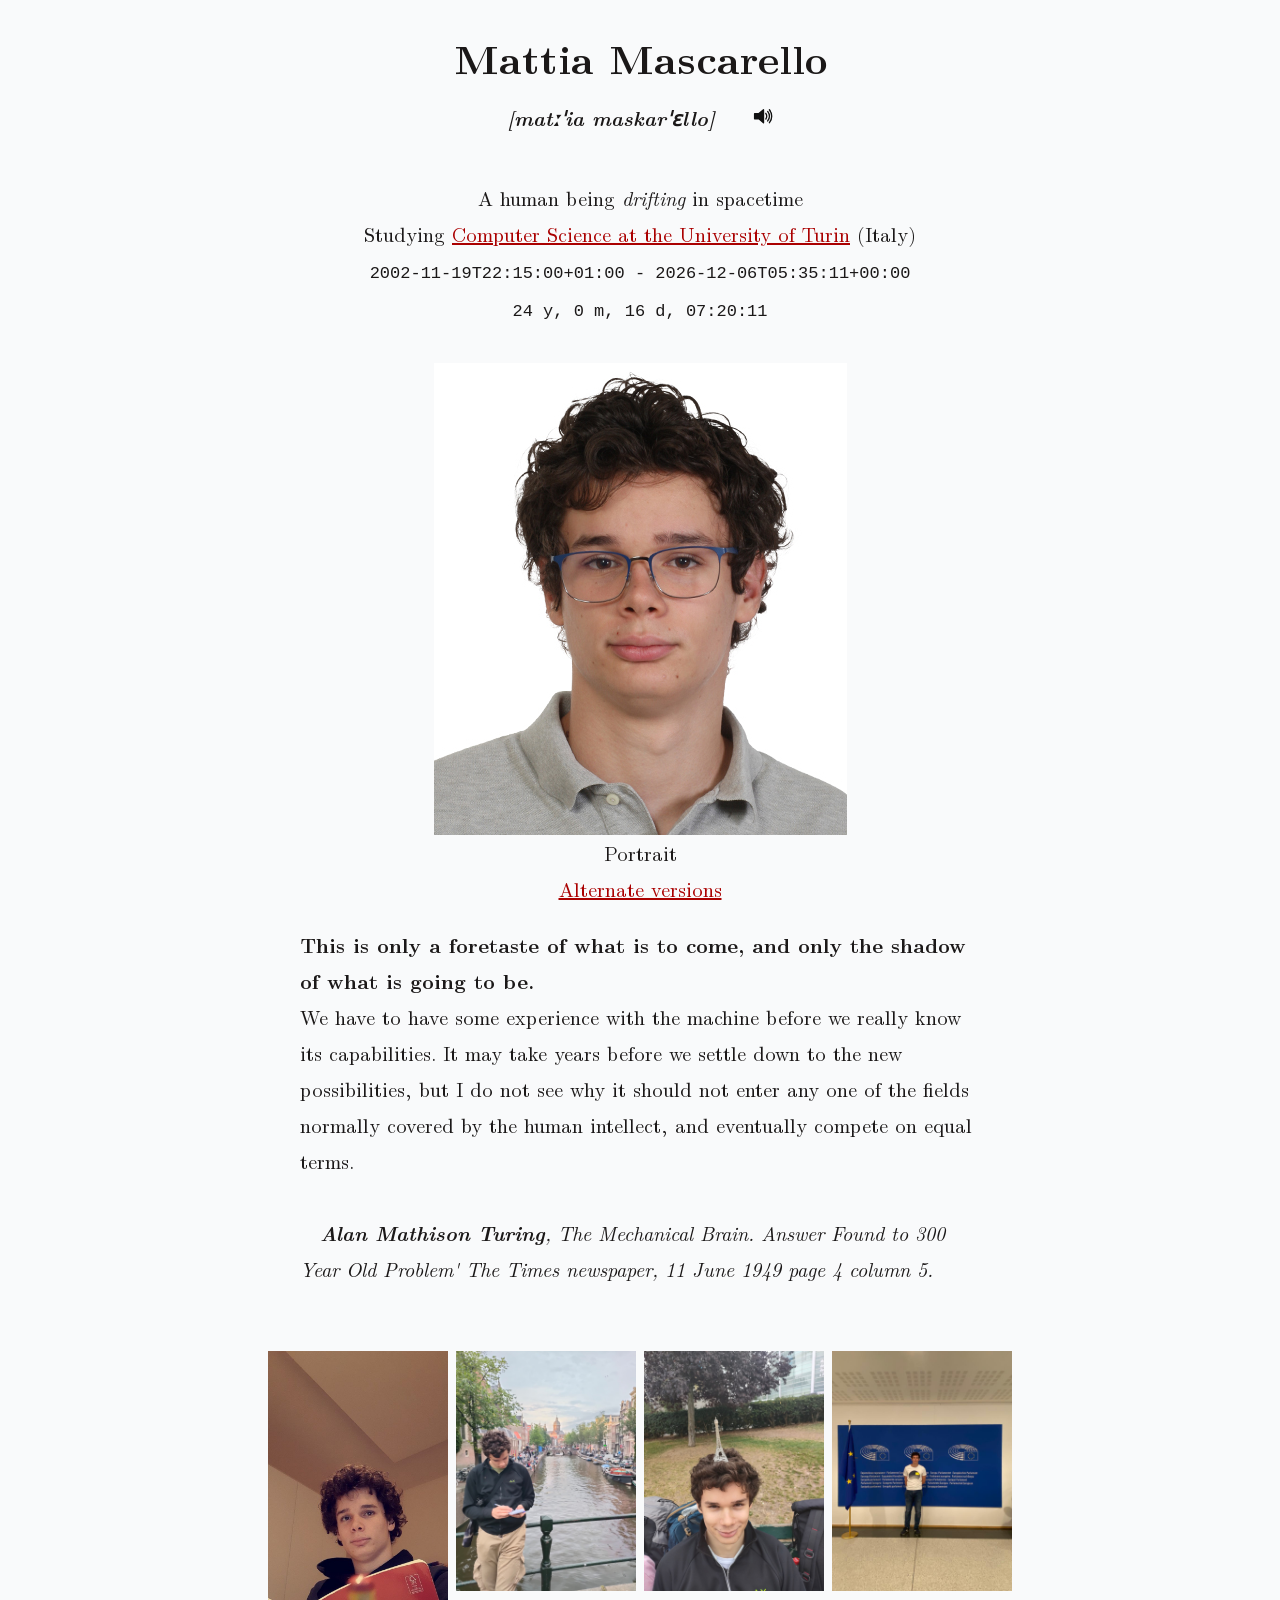
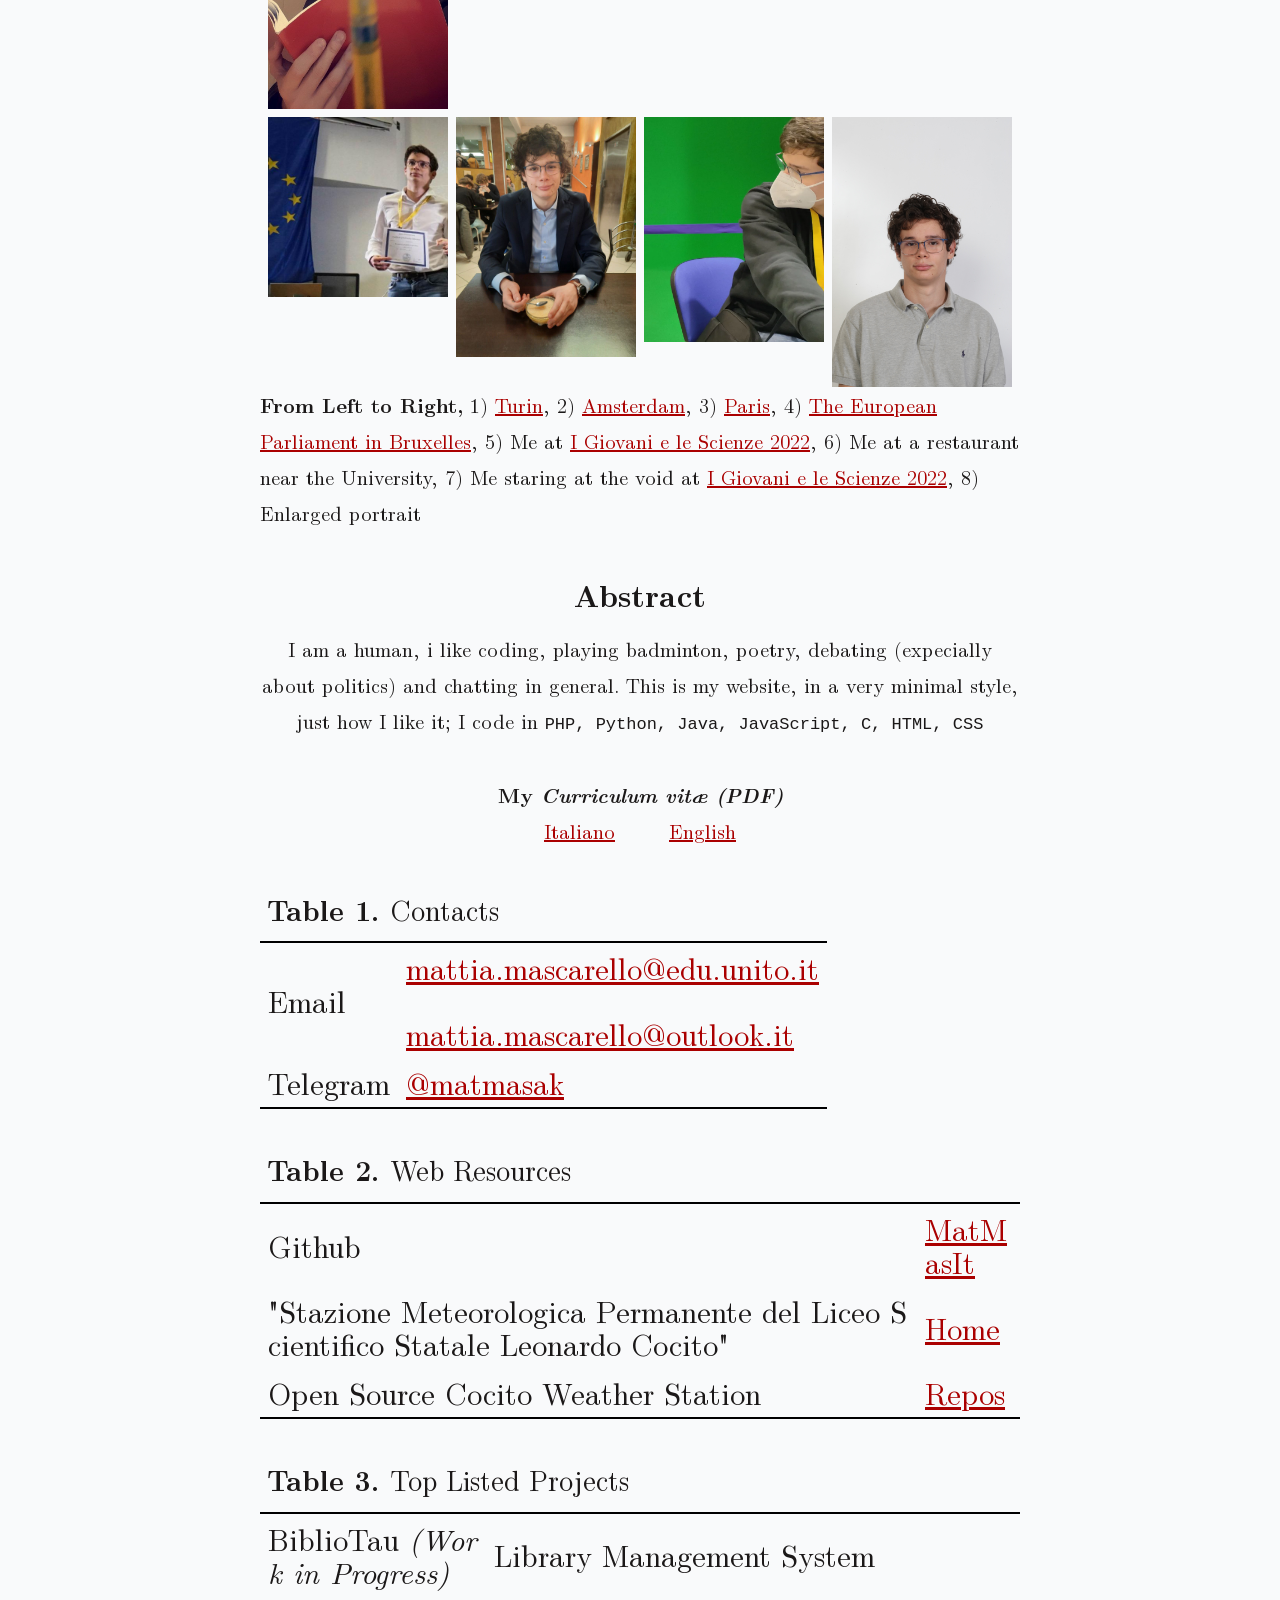
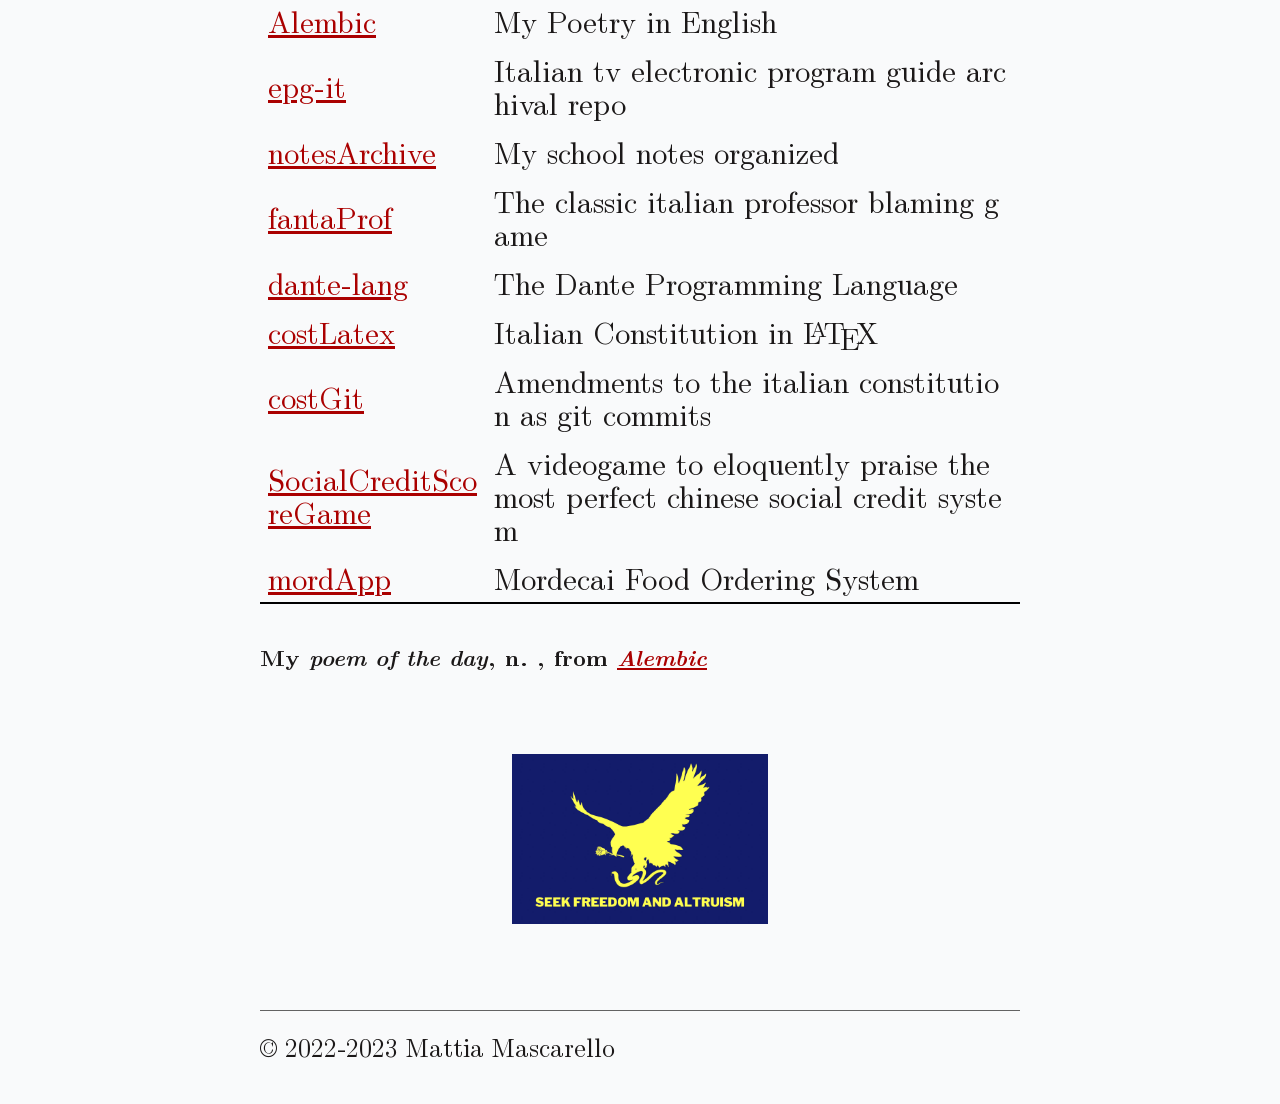
==== index.html @ 55502126 "Added pronunciation, minor stray tag fixes" ====
<!DOCTYPE html>
<html>

<head>
   <meta charset="utf-8">
   <link rel="stylesheet" href="latex.css">
   <link rel="stylesheet" href="style.css">
   <title>Mattia Mascarello</title>
   <meta name="google-site-verification" content="DibIHTYcO0f2RAdscthaJh1g_-TNwN0vu6j25GT93kg" />
   <meta name="viewport" content="width=device-width, initial-scale=1.0" />
   <meta name="description" content="Mattia Mascarello's personal website" />
   <meta name="keywords" content="Mattia Mascarello, Liceo Cocito, Mordapp" />
   <meta property="og:title" content="Mattia Mascarello" />
   <meta property="og:url" content="https://matmasit.github.io/images" />
   <meta property="og:description" content="Mattia Mascarello's personal website" />
   <meta property="og:type" content="website" />
   <meta property="og:image" content="https://matmasit.github.io/images/portrait.jpg" />
   <script type="application/ld+json">
      {
        "@context": "https://schema.org/",
        "@type": "Person",
        "name": "Mattia Mascarello",
        "url": "https://matmasit.github.io",
        "image": "https://matmasit.github.io/images/portrait.jpg",
        "sameAs": "https://github.com/MatMasIt/",
        "jobTitle": "Student",
        "worksFor": {
          "@type": "Organization",
          "name": "Computer Science Department - University of turin"
        }  
      }
      </script>
   <!-- Google tag (gtag.js) -->
   <script async src="https://www.googletagmanager.com/gtag/js?id=G-6WNMM3QFPW"></script>
   <link rel="apple-touch-icon" sizes="180x180" href="fav/apple-touch-icon.png">
   <link rel="icon" type="image/png" sizes="32x32" href="fav/favicon-32x32.png">
   <link rel="icon" type="image/png" sizes="16x16" href="fav/favicon-16x16.png">
   <link rel="manifest" href="fav/site.webmanifest">
   <script>
      window.dataLayer = window.dataLayer || [];
      function gtag() { dataLayer.push(arguments); }
      gtag('js', new Date());

      gtag('config', 'G-6WNMM3QFPW');
   </script>
</head>

<body>
   <header>
      <h1>
         <span id="mattia" class="container"><span class="typed-out">Mattia</span></span> <span id="mascarello">Mascarello</span>
         <br />
         <div id="pronouceBox">
            <i style="font-size: 20px;">[matːˈia maskarˈɛllo]</i> &nbsp;<a href="#" id="pronounce"><img
                  src="icons/loudspeaker.svg" alt="Listen to my name" /></a>
         </div>
      </h1>
   </header>
   <div class="abstract">
      <p>
         A human being <em>drifting</em> in spacetime<br />
         Studying <a href="https://www.cs.unito.it/do/home.pl">Computer Science at the University of Turin</a>
         (Italy)<br />
         <code id="living"></code>
      <div class="happyEuDay">
         <br />
         <h2>Happy <a href="https://european-union.europa.eu/principles-countries-history/symbols/europe-day_en">Europe
               Day</a>!</h2>
      </div>
      <div class="happyRepublicDay">
         <br /><br />
         <h2>Buona <a href="https://en.wikipedia.org/wiki/Festa_della_Repubblica"><i>Festa della repubblica</i></a>!
         </h2>
      </div>
      <div class="happyXMAS">
         <br />
         <h2>Merry Christmas!</h2>
      </div>
      <div class="happyNATODay">
         <br />
         <h2>Happy <a href="https://en.wikipedia.org/wiki/NATO_Day">NATO Day</a>!</h2>
      </div>
      </p>
   </div>
   <figure>
      <a href="images/portrait.jpg" id="portraitLink"><img src="images/portrait.jpg" id="portrait" loading="lazy"
            alt="I Giovani e Le Scienze 2022" style="margin:auto" /></a>
      <figcaption style="text-align: center;">
         Portrait <br /><a href="alternatePortraitVersions/">Alternate versions</a>
      </figcaption>
   </figure>
   <blockquote>
      <b>This is only a foretaste of what is to come, and only the shadow of what is going to be.</b><br />We have to
      have some experience with the machine before we really know its capabilities. It may take years before we settle
      down to the new possibilities, but I do not see why it should not enter any one of the fields normally covered by
      the human intellect, and eventually compete on equal terms.
      <br /><br /><cite>&nbsp;&nbsp;<b>Alan Mathison Turing</b>, The Mechanical Brain. Answer Found to 300 Year Old
         Problem' The Times newspaper, 11 June 1949 page 4 column 5.</cite>
   </blockquote>
   <br />
   <figure>
      <div class="row">
         <div class="column">
            <a href="images/turin.jpg" target="_blank"><img src="images/turin.jpg" loading="lazy"
                  alt="Me in Turin" /></a>
         </div>
         <div class="column">
            <a href="images/amsterdam.jpg" target="_blank"> <img src="images/amsterdam.jpg" loading="lazy"
                  alt="Amsterdam" /></a>
         </div>
         <div class="column">
            <a href="images/paris.jpg" target="_blank"> <img src="images/paris.jpg" loading="lazy" alt="Paris" /></a>
         </div>
         <div class="column">
            <a href="images/ep.jpg" target="_blank"> <img src="images/ep.jpg" loading="lazy"
                  alt="The European Parliament in Bruxelles" /></a>
         </div>
         <div class="column">
            <a href="images/gs.jpg" target="_blank"> <img src="images/gs.jpg" loading="lazy"
                  alt="Ne at I Giovani e Le Scienze" /></a>
         </div>
         <div class="column">
            <a href="images/unito_self.jpg" target="_blank"> <img src="images/unito_self.jpg" loading="lazy"
                  alt="Me at a restaurant near the University" /></a>
         </div>
         <div class="column">
            <a href="images/staring.webp" target="_blank"> <img src="images/staring.webp" loading="lazy"
                  alt="Me staring at the void" /></a>
         </div>
         <div class="column">
            <a href="images/enlarged.jpg" target="_blank"> <img src="images/enlarged.jpg" loading="lazy"
                  alt="Enlarged portrait" /></a>
         </div>
      </div>
      <figcaption>
         <div id="clockwise"><b>From Top to Bottom in lines, </b></div>
         <div id="topbottom"><b>From Top to Bottom,</b></div>
         <div id="leftright"><b>From Left to Right,</b></div>
         1) <a href="ttps://en.wikipedia.org/wiki/Turin" target="_blank">Turin</a>, 2) <a
            href="https://en.wikipedia.org/wiki/Amsterdam" target="_blank">Amsterdam</a>, 3) <a
            href="https://en.wikipedia.org/wiki/Paris" target="_blank">Paris</a>, 4) <a
            href="https://en.wikipedia.org/wiki/Espace_L%C3%A9opold" target="_blank">The European Parliament in
            Bruxelles</a>, 5) Me at <a href="https://fast.mi.it/i-giovani-e-le-scienze/" target="_blank">I Giovani e le
            Scienze 2022</a>, 6) Me at a restaurant near the University,
         7) Me staring at the void at <a href="https://fast.mi.it/i-giovani-e-le-scienze/" target="_blank">I Giovani e
            le
            Scienze 2022</a>, 8) Enlarged portrait
      </figcaption>
   </figure>
   <div class="abstract">
      <h2 class="abstractTitle">Abstract</h2>
      <p>
         I am a human, i like coding, playing badminton, poetry, debating (expecially about politics) and chatting in
         general.
         This is my website, in a very minimal style, just how I like it;
         I code in <code>PHP, Python, Java, JavaScript, C, HTML, CSS</code>
      </p><br />
      <div>
         <b>My <i>Curriculum vitæ (PDF)</i></b> <br />
         <a href="docs/italian.pdf">Italiano</a> &nbsp;&nbsp;&nbsp;&nbsp;
         <a href="docs/english.pdf">English</a>
      </div>
   </div>
   <table>
      <caption>Contacts</caption>
      <tbody>
         <tr>
            <td>Email</td>
            <td><a href="mailto:mattia.mascarello@edu.unito.it">mattia.mascarello@edu.unito.it</a><br /><br /><a
                  href="mailto:mattia.mascarello@outlook.it">mattia.mascarello@outlook.it</a></td>
         </tr>
         <tr>
            <td>Telegram</td>
            <td><a href="https://t.me/matmasak">@matmasak</a></td>
         </tr>
      </tbody>
   </table>
   <br />
   <table>
      <caption>Web Resources</caption>
      <tbody>
         <tr>
            <td>Github</td>
            <td><a href="https://github.com/MatMasIt">MatMasIt</a></td>
         </tr>
         <tr>
            <td>"Stazione Meteorologica Permanente del Liceo Scientifico Statale Leonardo Cocito"</td>
            <td><a href="https://liceococito.edu.it/meteo">Home</a></td>
         </tr>
         <tr>
            <td>Open Source Cocito Weather Station</td>
            <td><a href="http://github.com/StazioneMeteoCocito/">Repos</a></td>
         </tr>
      </tbody>
   </table>

   <br />
   <table>
      <caption>Top Listed Projects</caption>
      <tbody>
         <tr>
            <td>BiblioTau <em>(Work in Progress)</em></td>
            <td>Library Management System</td>
         </tr>
         <tr>
            <td><a href="https://github.com/MatMasIt/Alembic">Alembic</a></td>
            <td>My Poetry in English</td>
         </tr>
         <tr>
            <td><a href="https://github.com/MatMasIt/epg-it">epg-it</a></td>
            <td>Italian tv electronic program guide archival repo</td>
         </tr>
         <tr>
            <td><a href="https://github.com/MatMasIt/notesArchive">notesArchive</a></td>
            <td>My school notes organized</td>
         </tr>
         <tr>
            <td><a href="https://github.com/MatMasIt/fantaProf">fantaProf</a></td>
            <td>The classic italian professor blaming game</td>
         </tr>
         <tr>
            <td><a href="https://github.com/MatMasIt/dante-lang">dante-lang</a></td>
            <td>The Dante Programming Language</td>
         </tr>
         <tr>
            <td><a href="https://github.com/MatMasIt/costLatex">costLatex</a></td>
            <td>Italian Constitution in <span class="latex">L<span>a</span>T<span>e</span>X</span></td>
         </tr>
         <tr>
            <td><a href="https://github.com/MatMasIt/costGit">costGit</a></td>
            <td>Amendments to the italian constitution as git commits</td>
         </tr>
         <tr>
            <td><a href="https://github.com/MatMasIt/SocialCreditScoreGame">SocialCreditScoreGame</a></td>
            <td>A videogame to eloquently praise the most perfect chinese social credit system</td>
         </tr>
         <tr>
            <td><a href="https://github.com/MatMasIt/mordApp">mordApp</a></td>
            <td>Mordecai Food Ordering System</td>
         </tr>
      </tbody>
   </table>
   <article>
      <h3>My <i>poem of the day</i>, n. <span id="poemn"></span>, from <a target="_blank"
            href="https://github.com/MatMasIt/Alembic"><i>Alembic</i></a></h3>
      <h2 id="poemTitle"></h2>
      <p id="poemText"></p>
   </article>
   <br />
   <img src="images/Social_Liberalism_Flag.jpg" alt="Social Liberalism, seek freedom and altruism"
      style="width:20vw; margin:auto">
   <br />
   <div class="footnotes">
      <p>
         &copy; 2022-2023 Mattia Mascarello
      </p>
   </div>
   <script src="poemOfTheDay.js"></script>
   <script src="script.js"></script>
</body>

</html>
---- latex.css ----
/*!
 * LaTeX.css (https://latex.now.sh/)
 *
 * Source: https://github.com/vincentdoerig/latex-css
 * Licensed under MIT (https://github.com/vincentdoerig/latex-css/blob/master/LICENSE)
*/

@font-face {
    font-family: 'Latin Modern';
    font-style: normal;
    font-weight: normal;
    font-display: swap;
    src: url('./fonts/LM-regular.woff2') format('woff2'),
        url('./fonts/LM-regular.woff') format('woff'),
        url('./fonts/LM-regular.ttf') format('truetype');
}

@font-face {
    font-family: 'Latin Modern';
    font-style: italic;
    font-weight: normal;
    font-display: swap;
    src: url('./fonts/LM-italic.woff2') format('woff2'),
        url('./fonts/LM-italic.woff') format('woff'),
        url('./fonts/LM-italic.ttf') format('truetype');
}

@font-face {
    font-family: 'Latin Modern';
    font-style: normal;
    font-weight: bold;
    font-display: swap;
    src: url('./fonts/LM-bold.woff2') format('woff2'),
        url('./fonts/LM-bold.woff') format('woff'),
        url('./fonts/LM-bold.ttf') format('truetype');
}

@font-face {
    font-family: 'Latin Modern';
    font-style: italic;
    font-weight: bold;
    font-display: swap;
    src: url('./fonts/LM-bold-italic.woff2') format('woff2'),
        url('./fonts/LM-bold-italic.woff') format('woff'),
        url('./fonts/LM-bold-italic.ttf') format('truetype');
}

@font-face {
    font-family: 'Libertinus';
    font-style: normal;
    font-weight: normal;
    font-display: swap;
    src: url('./fonts/Libertinus-regular.woff2') format('woff2');
}

@font-face {
    font-family: 'Libertinus';
    font-style: italic;
    font-weight: normal;
    font-display: swap;
    src: url('./fonts/Libertinus-italic.woff2') format('woff2');
}

@font-face {
    font-family: 'Libertinus';
    font-style: normal;
    font-weight: bold;
    font-display: swap;
    src: url('./fonts/Libertinus-bold.woff2') format('woff2');
}

@font-face {
    font-family: 'Libertinus';
    font-style: italic;
    font-weight: bold;
    font-display: swap;
    src: url('./fonts/Libertinus-bold-italic.woff2') format('woff2');
}

@font-face {
    font-family: 'Libertinus';
    font-style: normal;
    font-weight: 600;
    font-display: swap;
    src: url('./fonts/Libertinus-semibold.woff2') format('woff2');
}

@font-face {
    font-family: 'Libertinus';
    font-style: italic;
    font-weight: 600;
    font-display: swap;
    src: url('./fonts/Libertinus-semibold-italic.woff2') format('woff2');
}

/* Box sizing rules */
*,
*::before,
*::after {
    box-sizing: border-box;
}

/* Remove default margin */
body,
h1,
h2,
h3,
h4,
p,
ul[class],
ol[class],
li,
figure,
figcaption,
dl,
dd {
    margin: 0;
}

/* Make default font-size 1rem and add smooth scrolling to anchors */
html {
    font-size: 1rem;
}

@media (prefers-reduced-motion: no-preference) {
    html {
        scroll-behavior: smooth;
    }
}

body.libertinus {
    font-family: 'Libertinus', Georgia, Cambria, 'Times New Roman', Times, serif;
}

body {
    font-family: 'Latin Modern', Georgia, Cambria, 'Times New Roman', Times, serif;
    line-height: 1.8;

    max-width: 80ch;
    min-height: 100vh;
    overflow-x: hidden;
    margin: 0 auto;
    padding: 2rem 1.25rem;

    counter-reset: theorem;
    counter-reset: definition;
    counter-reset: sidenote-counter;

    color: hsl(0, 5%, 10%);
    background-color: hsl(210, 20%, 98%);

    text-rendering: optimizeLegibility;
}

/* Justify and hyphenate all paragraphs */
p {
    text-align: justify;
    hyphens: auto;
    -webkit-hyphens: auto;
    -moz-hyphens: auto;
    margin-top: 1rem;
}

/* A elements that don't have a class get default styles */
a:not([class]) {
    text-decoration-skip-ink: auto;
}

/* Make links red */
a,
a:visited {
    color: #a00;
}

a:focus {
    outline-offset: 2px;
    outline: 2px solid hsl(220, 90%, 52%);
}

/* Make images easier to work with */
img {
    max-width: 100%;
    height: auto;
    display: block;
}

/* Inherit fonts for inputs and buttons */
input,
button,
textarea,
select {
    font: inherit;
}

/* Prevent textarea from overflowing */
textarea {
    width: 100%;
}

/* Natural flow and rhythm in articles by default */
article>*+* {
    margin-top: 1em;
}

/* Styles for inline code or code snippets */
code,
pre,
kbd {
    font-family: Menlo, Monaco, Consolas, 'Liberation Mono', 'Courier New',
        monospace;
    font-size: 85%;
}

pre {
    padding: 1rem 1.4rem;
    max-width: 100%;
    overflow: auto;
    border-radius: 4px;
    background: hsl(210, 28%, 93%);
}

pre code {
    font-size: 95%;
    position: relative;
}

kbd {
    background: hsl(210, 5%, 100%);
    border: 1px solid hsl(210, 5%, 70%);
    border-radius: 2px;
    padding: 2px 4px;
    font-size: 75%;
}

/* Better tables */
table {
    border-collapse: collapse;
    border-spacing: 0;
    width: auto;
    max-width: 100%;
    border-top: 2.27px solid black;
    border-bottom: 2.27px solid black;
    /* display: block; */
    overflow-x: auto;
    /* does not work because element is not block */
    /* white-space: nowrap; */
    counter-increment: caption;
}

/* add bottom border on column table headings  */
table tr>th[scope='col'] {
    border-bottom: 1.36px solid black;
}

/* add right border on row table headings  */
table tr>th[scope='row'] {
    border-right: 1.36px solid black;
}

table>tbody>tr:first-child>td,
table>tbody>tr:first-child>th {
    border-top: 1.36px solid black;
}

table>tbody>tr:last-child>td,
table>tbody>tr:last-child>th {
    border-bottom: 1.36px solid black;
}

th,
td {
    text-align: left;
    padding: 0.5rem;
    line-height: 1.1;
}

/* Table caption */
caption {
    text-align: left;
    font-size: 0.923em;
    /* border-bottom: 2pt solid #000; */
    padding: 0 0.25em 0.25em;
    width: 100%;
    margin-left: 0;
}

caption::before {
    content: 'Table ' counter(caption) '. ';
    font-weight: bold;
}

/* allow scroll on the x-axis */
.scroll-wrapper {
    overflow-x: auto;
}

/* if a table is wrapped in a scroll wrapper,
    the table cells shouldn't wrap */
.scroll-wrapper>table td {
    white-space: nowrap;
}

/* Center align the title */
h1:first-child {
    text-align: center;
}

/* Nested ordered list for ToC */
nav ol {
    counter-reset: item;
    padding-left: 2rem;
}

nav li {
    display: block;
}

nav li:before {
    content: counters(item, '.') ' ';
    counter-increment: item;
    padding-right: 0.85rem;
}

/* Center definitions (most useful for display equations) */
dl dd {
    text-align: center;
}

/* Theorem */
.theorem {
    counter-increment: theorem;
    display: block;
    margin: 12px 0;
    font-style: italic;
}

.theorem::before {
    content: 'Theorem ' counter(theorem) '. ';
    font-weight: bold;
    font-style: normal;
}

/* Lemma */
.lemma {
    counter-increment: theorem;
    display: block;
    margin: 12px 0;
    font-style: italic;
}

.lemma::before {
    content: 'Lemma ' counter(theorem) '. ';
    font-weight: bold;
    font-style: normal;
}

/* Proof */
.proof {
    display: block;
    margin: 12px 0;
    font-style: normal;
    position: relative;
}

.proof::before {
    content: 'Proof. ' attr(title);
    font-style: italic;
}

.proof:after {
    content: '◾️';
    position: absolute;
    right: -12px;
    bottom: -2px;
}

/* Definition */
.definition {
    counter-increment: definition;
    display: block;
    margin: 12px 0;
    font-style: normal;
}

.definition::before {
    content: 'Definition ' counter(definition) '. ';
    font-weight: bold;
    font-style: normal;
}

/* Center align author name, use small caps and add vertical spacing  */
.author {
    margin: 0.85rem 0;
    font-variant-caps: small-caps;
    text-align: center;
}

/* Sidenotes */

.sidenote {
    font-size: 0.8rem;
    float: right;
    clear: right;
    width: 18vw;
    margin-right: -20vw;
    margin-bottom: 1em;
}

.sidenote.left {
    float: left;
    margin-left: -20vw;
    margin-bottom: 1em;
}

/* (WIP) add border when a sidenote is clicked on */
.sidenote:target {
    border: hsl(55, 55%, 70%) 1.5px solid;
    padding: 0 .5rem;
    scroll-margin-block-start: 10rem;
}

/* sidenote counter */
.sidenote-number {
    counter-increment: sidenote-counter;
}

.sidenote-number::after,
.sidenote::before {
    position: relative;
    vertical-align: baseline;
}

/* add number in main content */
.sidenote-number::after {
    content: counter(sidenote-counter);
    font-size: 0.7rem;
    top: -0.5rem;
    left: 0.1rem;
}

/* add number in front of the sidenote */
.sidenote-number~.sidenote::before {
    content: counter(sidenote-counter) ' ';
    font-size: 0.7rem;
    top: -0.5rem;
}

label.sidenote-toggle:not(.sidenote-number) {
    display: none;
}

/* sidenotes inside blockquotes are indented more */
blockquote .sidenote {
    margin-right: -24vw;
    width: 18vw;
}


label.sidenote-toggle {
    display: inline;
    cursor: pointer;
}

input.sidenote-toggle {
    display: none;
}

@media (max-width: 1050px) {
    label.sidenote-toggle:not(.sidenote-number) {
        display: inline;
    }

    .sidenote {
        display: none;
    }

    .sidenote-toggle:checked+.sidenote {
        display: block;
        margin: 0.5rem 1.25rem 1rem 0.5rem;
        float: left;
        left: 1rem;
        clear: both;
        width: 95%;
    }

    /* tweak indentation of sidenote inside a blockquote */
    blockquote .sidenote {
        margin-right: -25vw;
        width: 16vw;
    }
}

/* Make footnote text smaller and left align it (looks bad with long URLs) */
.footnotes p {
    text-align: left;
    line-height: 1.5;
    font-size: 85%;
    margin-bottom: 0.4rem;
}

.footnotes {
    border-top: 1px solid hsl(0, 0%, 39%);
}

/* Center title and paragraph */
.abstract,
.abstract p {
    text-align: center;
    margin-top: 0;
}

.abstract {
    margin: 2.25rem 0;
}

.abstract>h2 {
    font-size: 1rem;
    margin-bottom: -0.2rem;
}

/* Format the LaTeX symbol correctly (a higher up, e lower) */
.latex span:nth-child(1) {
    text-transform: uppercase;
    font-size: 0.75em;
    vertical-align: 0.28em;
    margin-left: -0.48em;
    margin-right: -0.15em;
    line-height: 1ex;
}

.latex span:nth-child(2) {
    text-transform: uppercase;
    vertical-align: -0.5ex;
    margin-left: -0.1667em;
    margin-right: -0.125em;
    line-height: 1ex;
}

/* Heading typography */
h1 {
    font-size: 2.5rem;
    line-height: 3.25rem;
    margin-bottom: 1.625rem;
}

h2 {
    font-size: 1.7rem;
    line-height: 2rem;
    margin-top: 3rem;
}

h3 {
    font-size: 1.4rem;
    margin-top: 2.5rem;
}

h4 {
    font-size: 1.2rem;
    margin-top: 2rem;
}

h5 {
    font-size: 1rem;
    margin-top: 1.8rem;
}

h6 {
    font-size: 1rem;
    font-style: italic;
    font-weight: normal;
    margin-top: 2.5rem;
}

h3,
h4,
h5,
h6 {
    line-height: 1.625rem;
}

h1+h2 {
    margin-top: 1.625rem;
}

h2+h3,
h3+h4,
h4+h5 {
    margin-top: 0.8rem;
}

h5+h6 {
    margin-top: -0.8rem;
}

h2,
h3,
h4,
h5,
h6 {
    margin-bottom: 0.8rem;
}
---- style.css ----
.row {
    display: -ms-flexbox;
    /* IE10 */
    display: flex;
    -ms-flex-wrap: wrap;
    /* IE10 */
    flex-wrap: wrap;
    padding: 0 4px;
}

/* Create four equal columns that sits next to each other */
.column {
    -ms-flex: 25%;
    /* IE10 */
    flex: 25%;
    max-width: 25%;
    padding: 0 4px;
}

.column img {
    margin-top: 8px;
    vertical-align: middle;
    width: 100%;
}

#clockwise {
    display: none;
}

#topbottom {
    display: none;
}

#leftright {
    display: inline;
}

/* Responsive layout - makes a two column-layout instead of four columns */
@media screen and (max-width: 800px) {
    .column {
        -ms-flex: 50%;
        flex: 50%;
        max-width: 50%;
    }

    #clockwise {
        display: inline;
    }

    #topbottom {
        display: none;
    }

    #leftright {
        display: none;
    }
}

/* Responsive layout - makes the two columns stack on top of each other instead of next to each other */
@media screen and (max-width: 600px) {
    .column {
        -ms-flex: 100%;
        flex: 100%;
        max-width: 100%;
    }

    #clockwise {
        display: none;
    }

    #topbottom {
        display: inline;
    }

    #leftright {
        display: none;
    }
}

table {
    font-size: 30px;
}

td,
th {
    word-wrap: break-word;
    word-break: break-all;
}

.abstractTitle {
    font-size: 30px !important;
    margin-bottom: 20px !important;
}

body {
    font-size: 20px;
}

.footnotes {
    margin-top: 50px;
    font-size: 30px;
}


.bodyEuDay {
    background-color: #003399;
    color: gold;

}

.bodyEuDay a {
    color: #b8860b;

}


.bodyEuDay table {
    border-color: gold;

}

/*
.bodyRepublicDay table {
    border-image: linear-gradient(166deg, rgba(0, 147, 68, 1) 0%, rgba(0, 147, 68, 1) 33%, rgba(255, 255, 255, 1) 33%, rgba(255, 255, 255, 1) 67%, rgba(207, 39, 52, 1) 67%, rgba(207, 39, 52, 1) 100%);

}*/

.bodyRepublicDay a {
    color: #003399;
}

.greyFilter {
    filter: grayscale(100);
}


#pronounce>img {
    width: 20px;
    display: inline;
}

.speakingNow {
    color: #a00;
}


@keyframes fadein {
    from {
        opacity: 0;
    }

    to {
        opacity: 1;
    }
}

#pronouceBox {
    opacity: 0;
    animation: 3s fadein forwards;
}

header {
    max-width: 85vw;
}
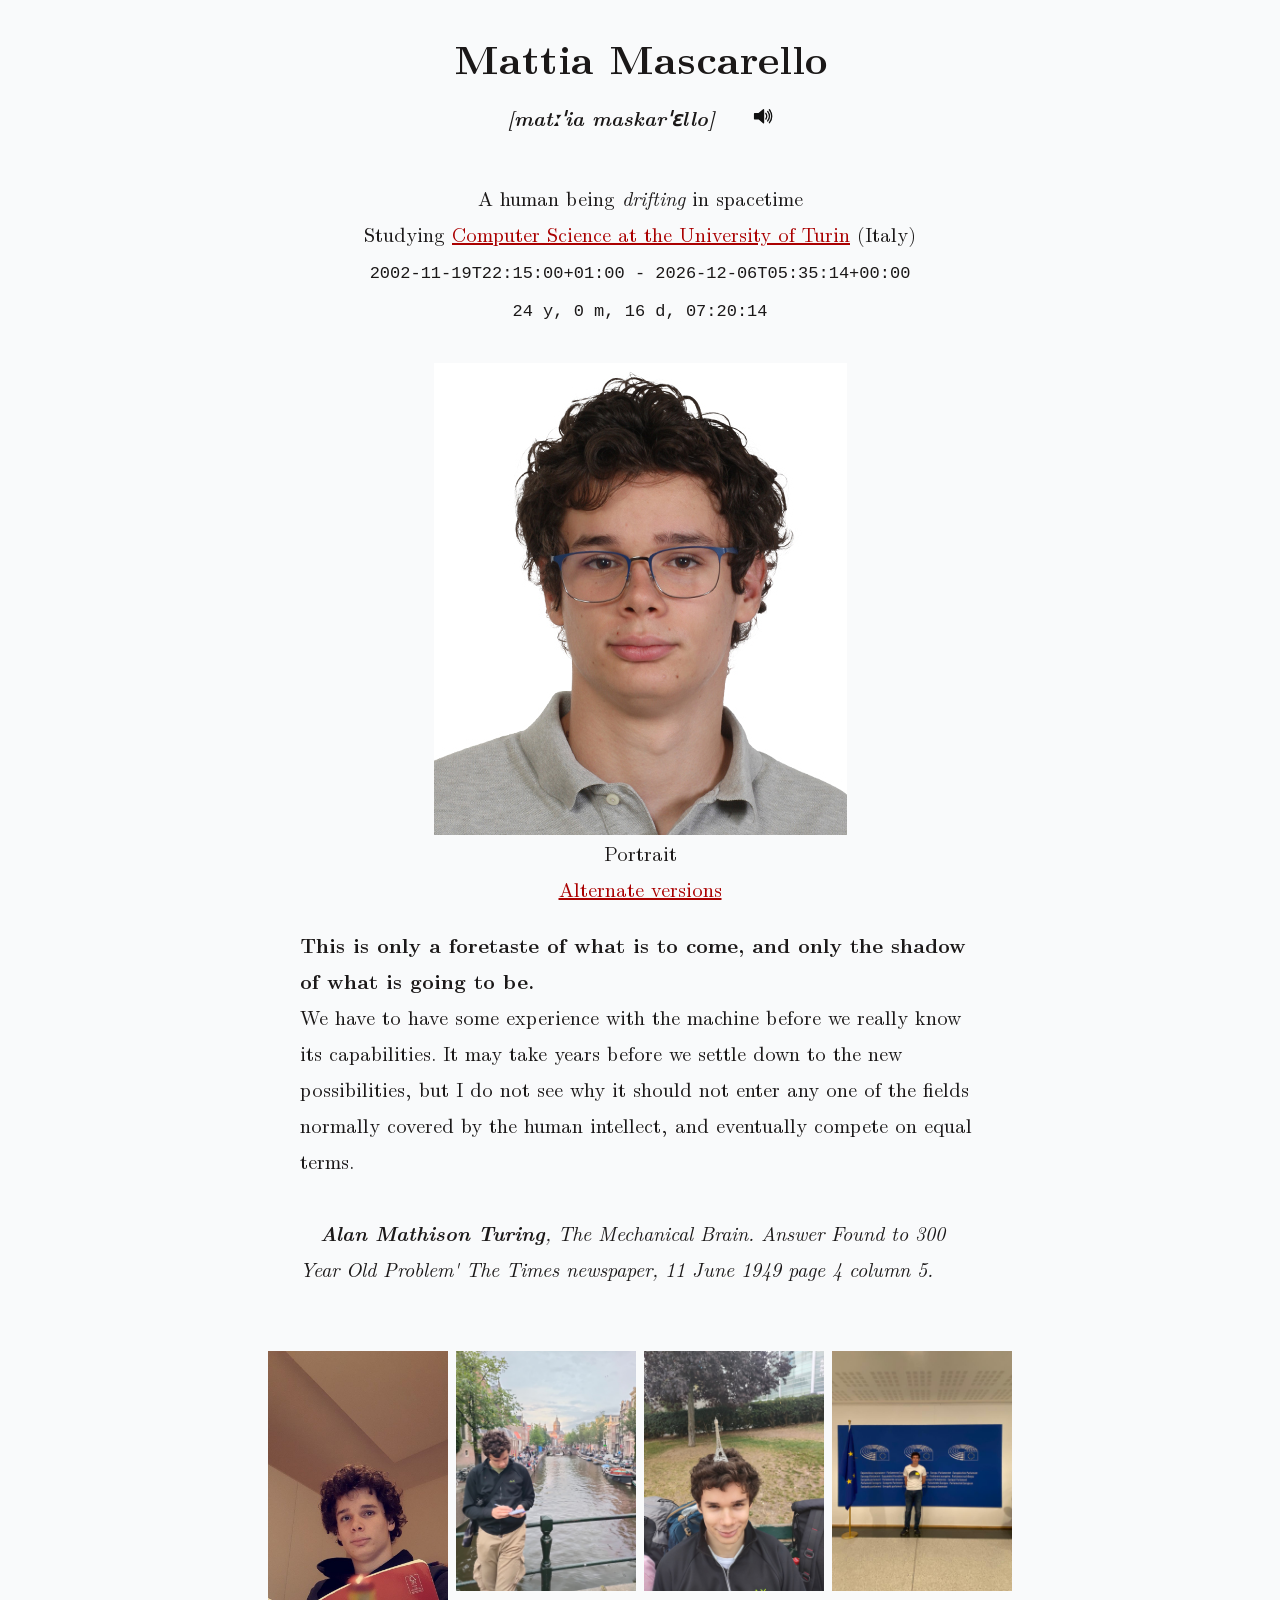
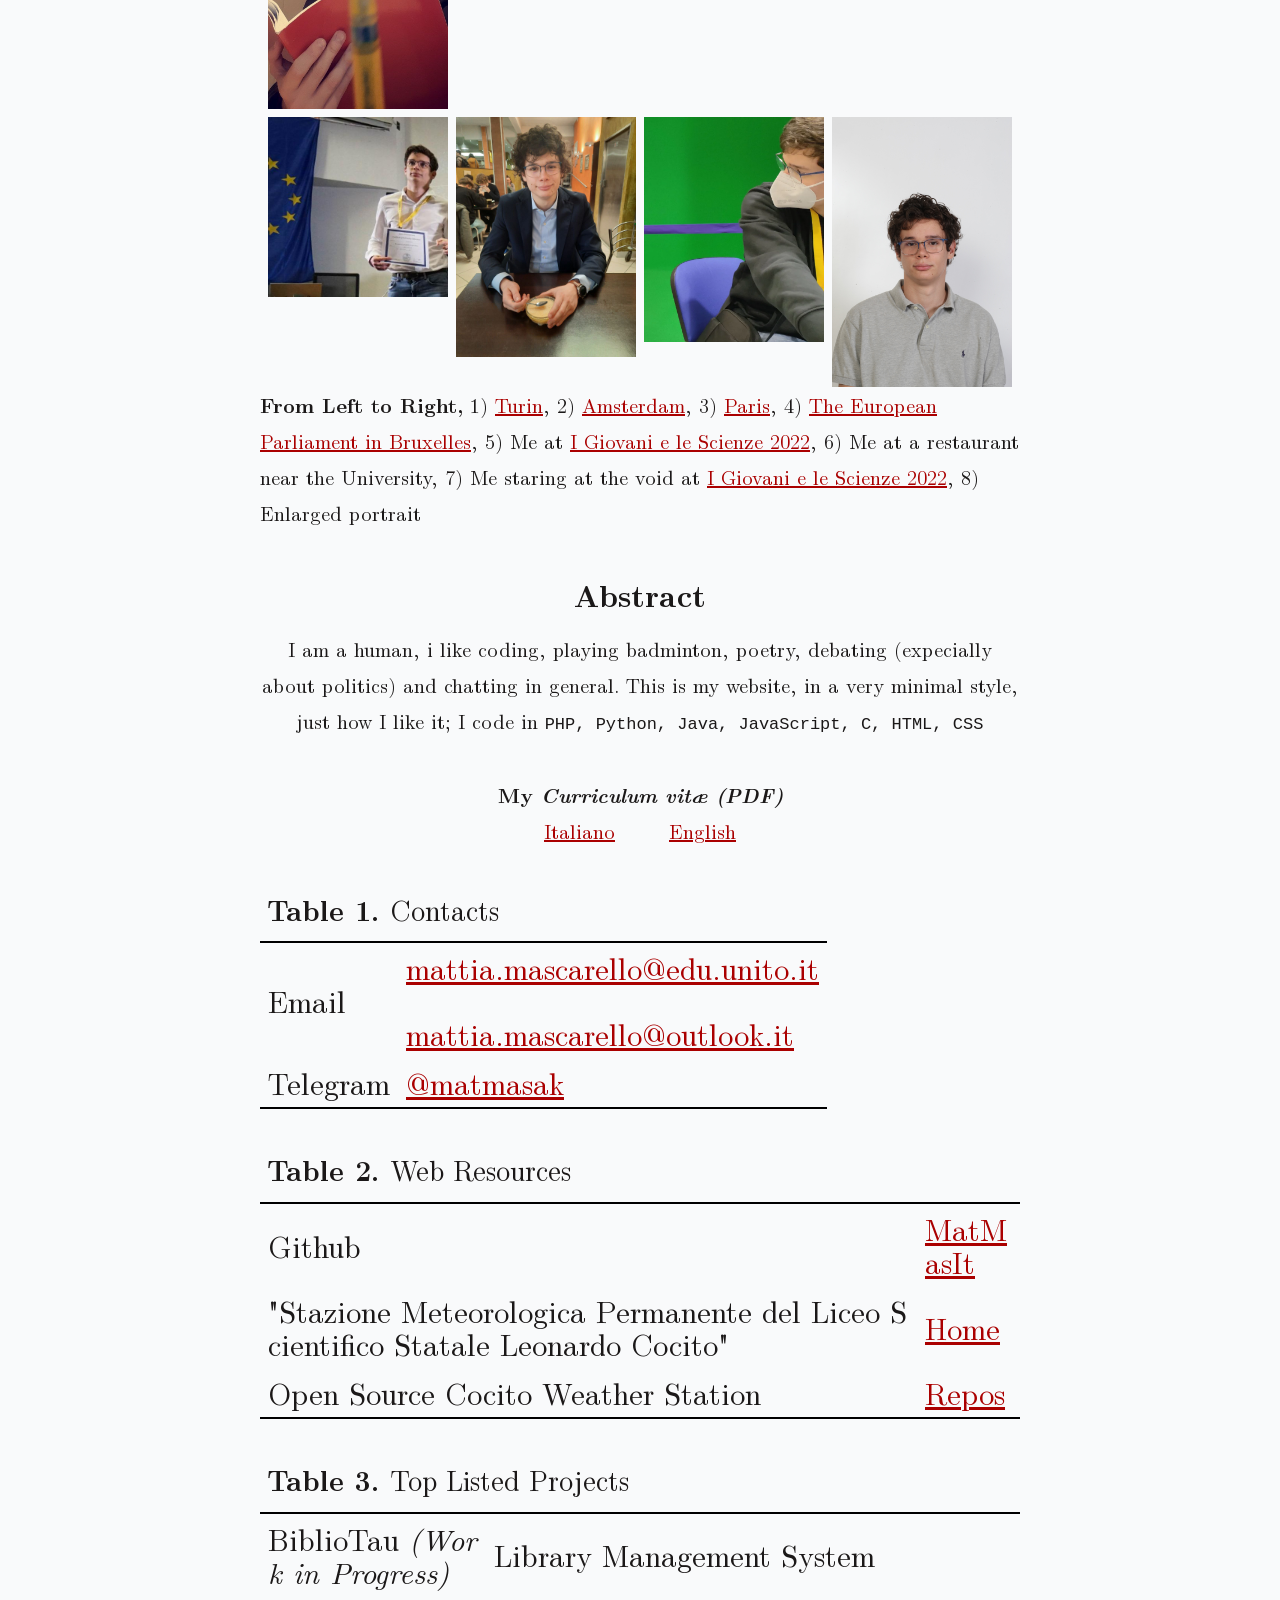
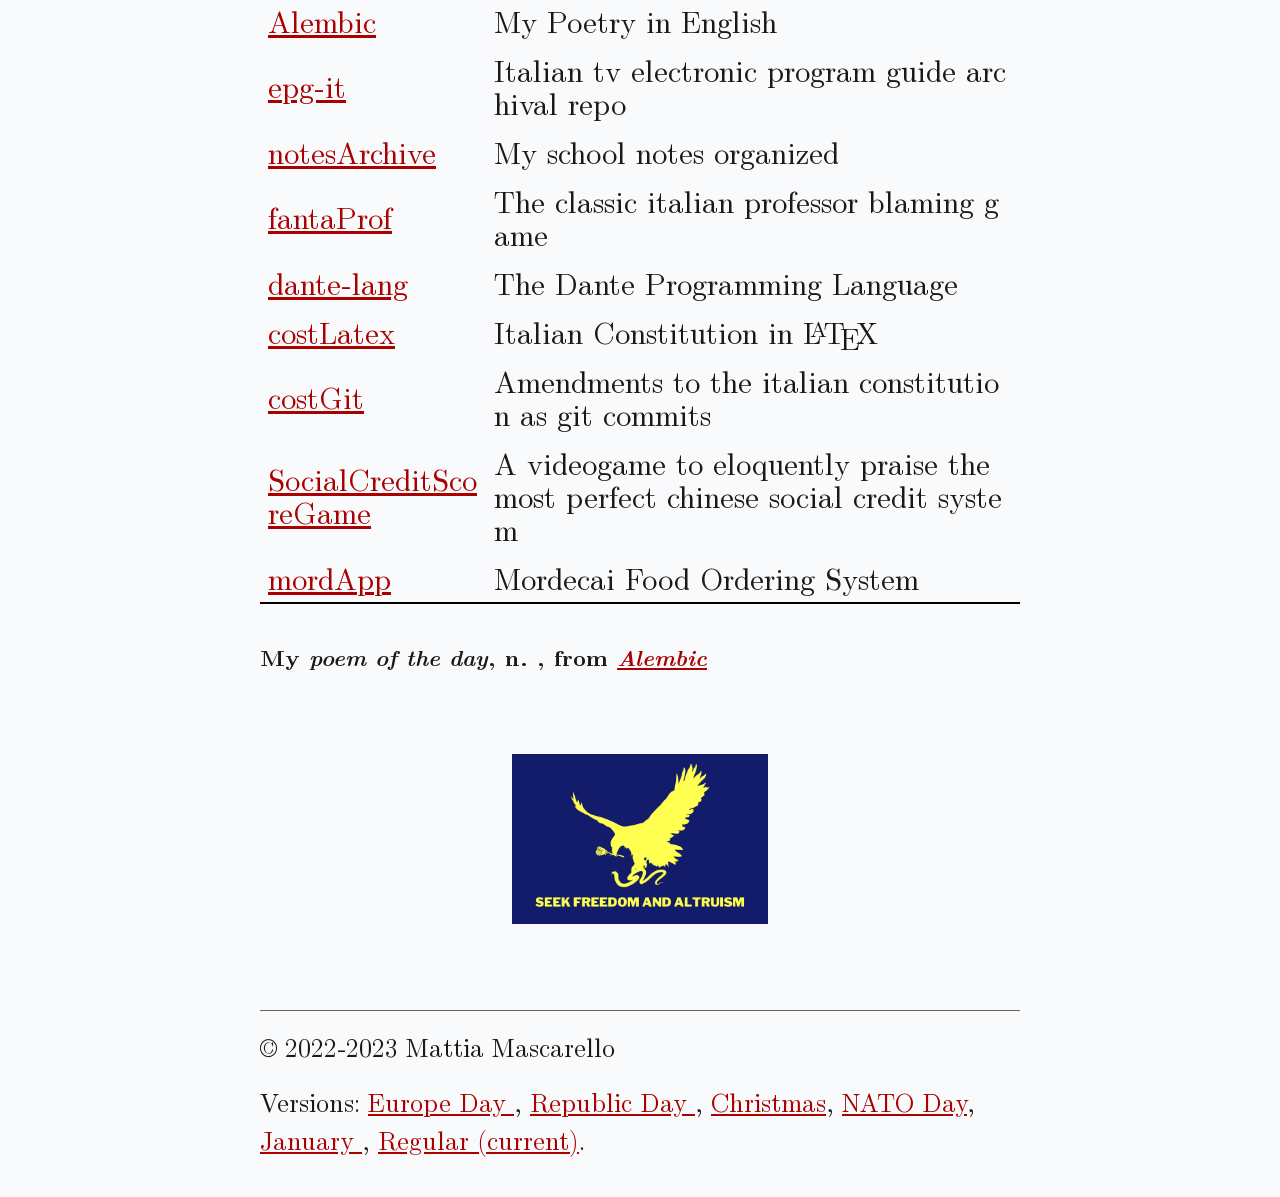
==== commit c7adbcf9: "Anthems, version expolorer, css filter color trick" ====
--- a/index.html
+++ b/index.html
@@ -48,10 +48,11 @@
 <body>
    <header>
       <h1>
-         <span id="mattia" class="container"><span class="typed-out">Mattia</span></span> <span id="mascarello">Mascarello</span>
+         <span id="mattia" class="container"><span class="typed-out">Mattia</span></span> <span
+            id="mascarello">Mascarello</span>
          <br />
          <div id="pronouceBox">
-            <i style="font-size: 20px;">[matːˈia maskarˈɛllo]</i> &nbsp;<a href="#" id="pronounce"><img
+            <i style="font-size: 20px;">[matːˈia maskarˈɛllo]</i> &nbsp;<a href="javascript:void(0);" id="pronounce"><img
                   src="icons/loudspeaker.svg" alt="Listen to my name" /></a>
          </div>
       </h1>
@@ -66,11 +67,19 @@
          <br />
          <h2>Happy <a href="https://european-union.europa.eu/principles-countries-history/symbols/europe-day_en">Europe
                Day</a>!</h2>
+
+         <img data-play="eu" style="display: inline" class="playIcon" alt="Start Playing"
+            aria-roledescription="Play/Stop button" src="icons/play.svg" width="20" />
+         &nbsp;&nbsp;<a href="https://en.wikipedia.org/wiki/Anthem_of_Europe"><i>Anthem of Europe</i></a>
       </div>
       <div class="happyRepublicDay">
          <br /><br />
-         <h2>Buona <a href="https://en.wikipedia.org/wiki/Festa_della_Repubblica"><i>Festa della repubblica</i></a>!
-         </h2>
+         <h2>Buona <a href="https://en.wikipedia.org/wiki/Festa_della_Repubblica"><i>Festa della repubblica</i></a>!</h2>
+          
+            <img data-play="it" style="display: inline" class="playIcon" alt="Start Playing"
+               aria-roledescription="Play/Stop button" src="icons/play.svg" width="20" />
+            &nbsp;&nbsp;<a href="https://en.wikipedia.org/wiki/Il_Canto_degli_Italiani">Anthem of Italy <i>(Il Canto degli Italiani)</i></a>
+         
       </div>
       <div class="happyXMAS">
          <br />
@@ -79,6 +88,9 @@
       <div class="happyNATODay">
          <br />
          <h2>Happy <a href="https://en.wikipedia.org/wiki/NATO_Day">NATO Day</a>!</h2>
+         <img data-play="nato" style="display: inline" class="playIcon" alt="Start Playing"
+            aria-roledescription="Play/Stop button" src="icons/play.svg" width="20" />
+         &nbsp;&nbsp;<a href="https://en.wikipedia.org/wiki/The_NATO_Hymn"><i>The NATO Hymn</i></a>
       </div>
       </p>
    </div>
@@ -254,6 +266,10 @@
       <p>
          &copy; 2022-2023 Mattia Mascarello
       </p>
+      <p>
+         Versions: <a href="#force:eu">Europe Day <span style="display:inline" id="euS">(current)</span></a>, <a href="#force:it">Republic Day <span style="display:inline" id="redS">(current)</span></a>, <a
+         href="#force:xmas">Christmas<span style="display:inline" id="xmaS">(current)</span></a>, <a href="#force:nato">NATO Day<span style="display:inline" id="natoS">(current)</span></a>, <a href="#force:jan">January <span style="display:inline" id="janS">(current)</span></a>, <a href="#force:no">Regular <span style="display:inline" id="regularS">(current)</span></a>.
+      </p>
    </div>
    <script src="poemOfTheDay.js"></script>
    <script src="script.js"></script>
--- a/style.css
+++ b/style.css
@@ -113,6 +113,10 @@
 
 }
 
+.bodyNATODay a {
+    color: #004990;
+}
+
 
 .bodyEuDay table {
     border-color: gold;
@@ -126,7 +130,7 @@
 }*/
 
 .bodyRepublicDay a {
-    color: #003399;
+    color: #008c45;
 }
 
 .greyFilter {
@@ -139,9 +143,8 @@
     display: inline;
 }
 
-.speakingNow {
-    color: #a00;
-}
+
+
 
 
 @keyframes fadein {
@@ -161,4 +164,30 @@
 
 header {
     max-width: 85vw;
+}
+
+.blueColor {
+    filter: invert(16%) sepia(43%) saturate(5106%) hue-rotate(196deg) brightness(98%) contrast(102%);
+}
+
+.redColor {
+    filter: invert(15%) sepia(50%) saturate(5408%) hue-rotate(352deg) brightness(85%) contrast(122%);
+}
+
+.greenColor {
+    filter: invert(41%) sepia(83%) saturate(6654%) hue-rotate(146deg) brightness(94%) contrast(102%);
+}
+
+.goldColor {
+    color: black;
+    filter: invert(69%) sepia(71%) saturate(860%) hue-rotate(2deg) brightness(110%) contrast(105%);
+}
+
+.darkGoldColor {
+    color: black;
+    filter: invert(44%) sepia(96%) saturate(655%) hue-rotate(14deg) brightness(96%) contrast(91%);
+}
+
+.baseColor {
+    filter: none;
 }
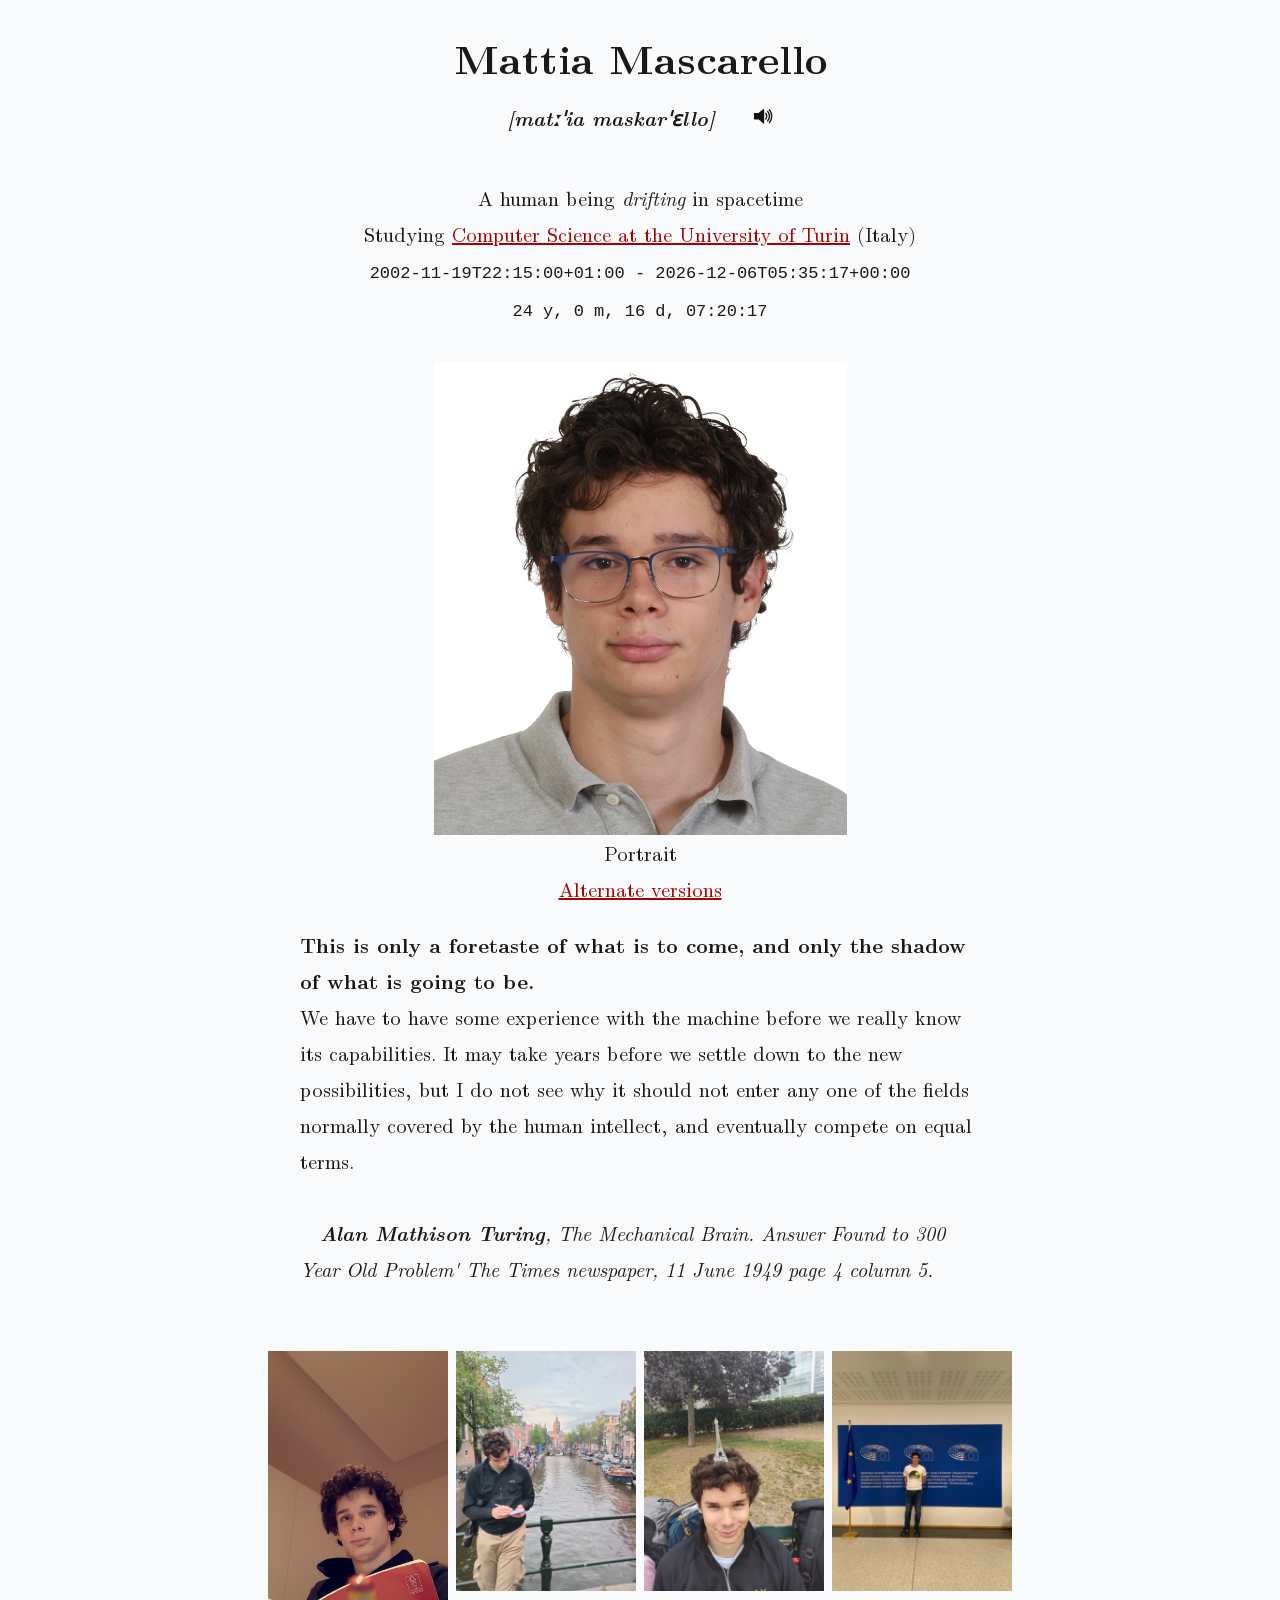
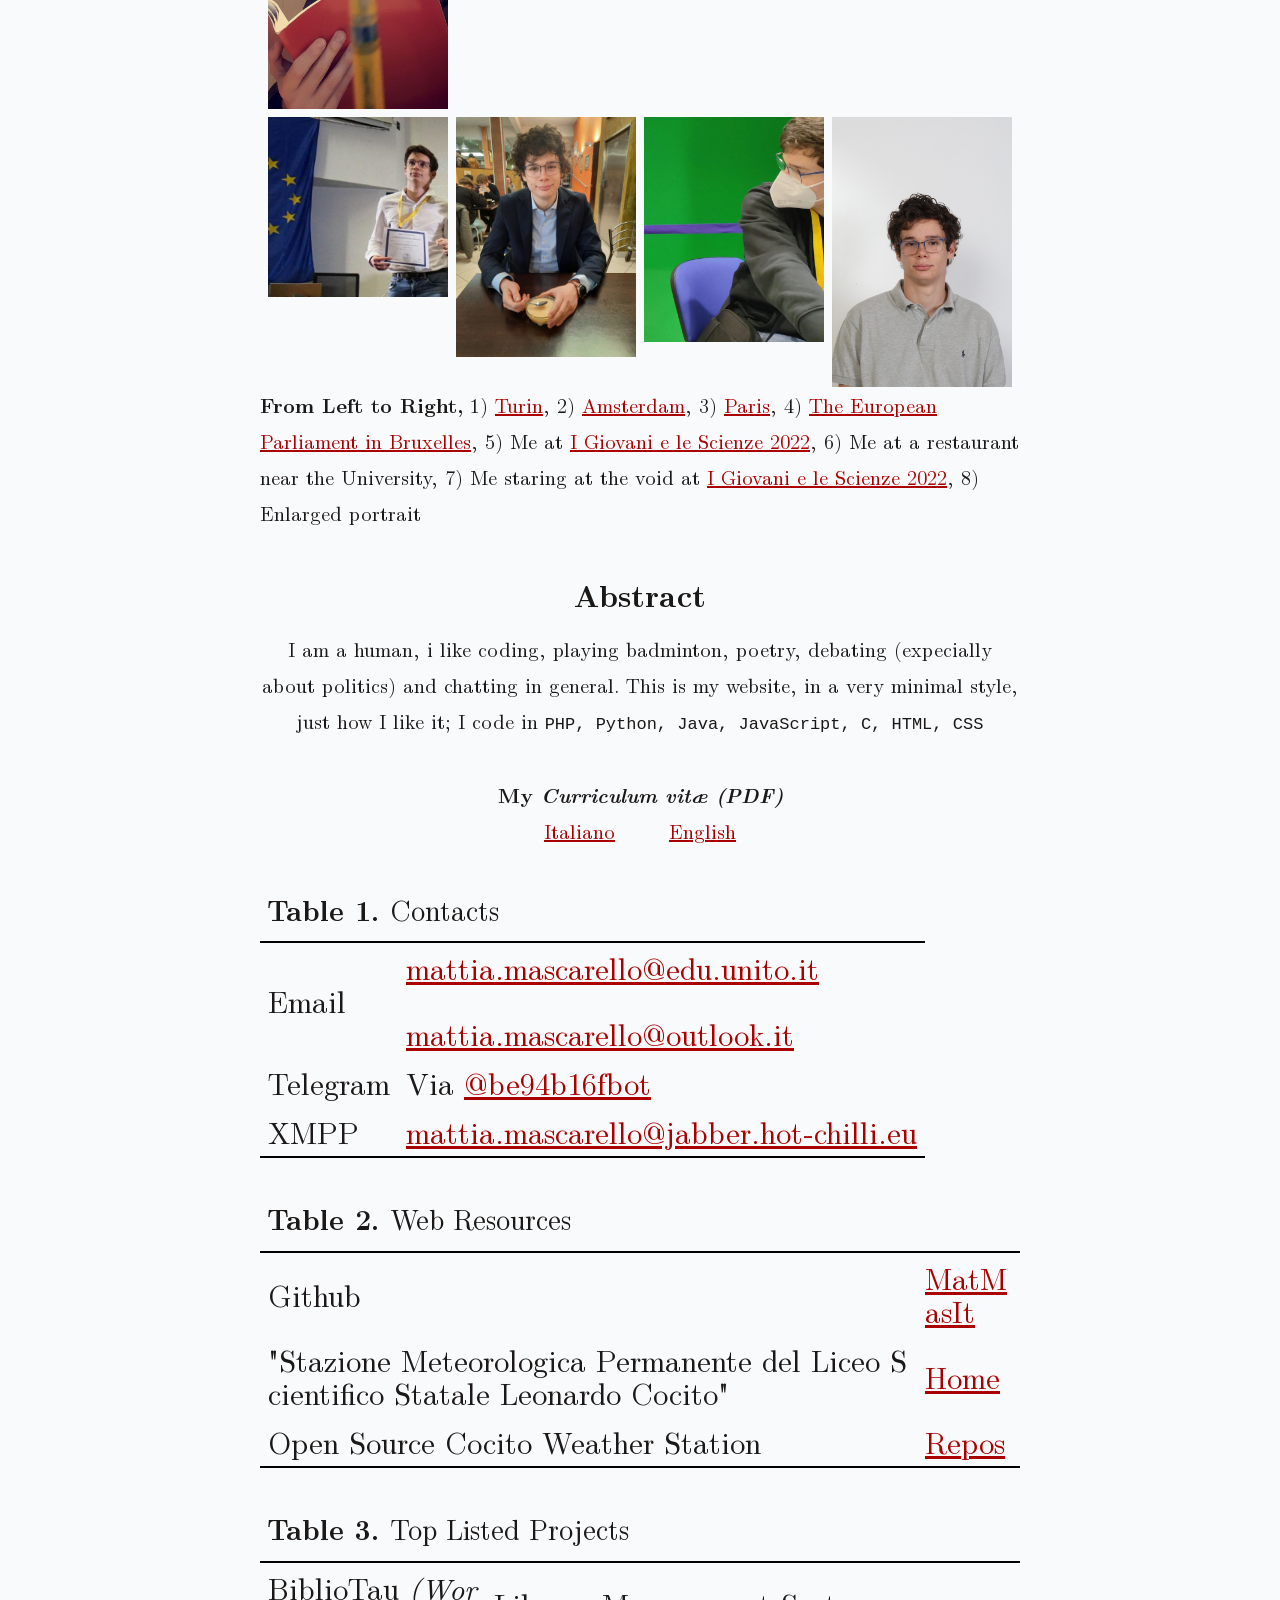
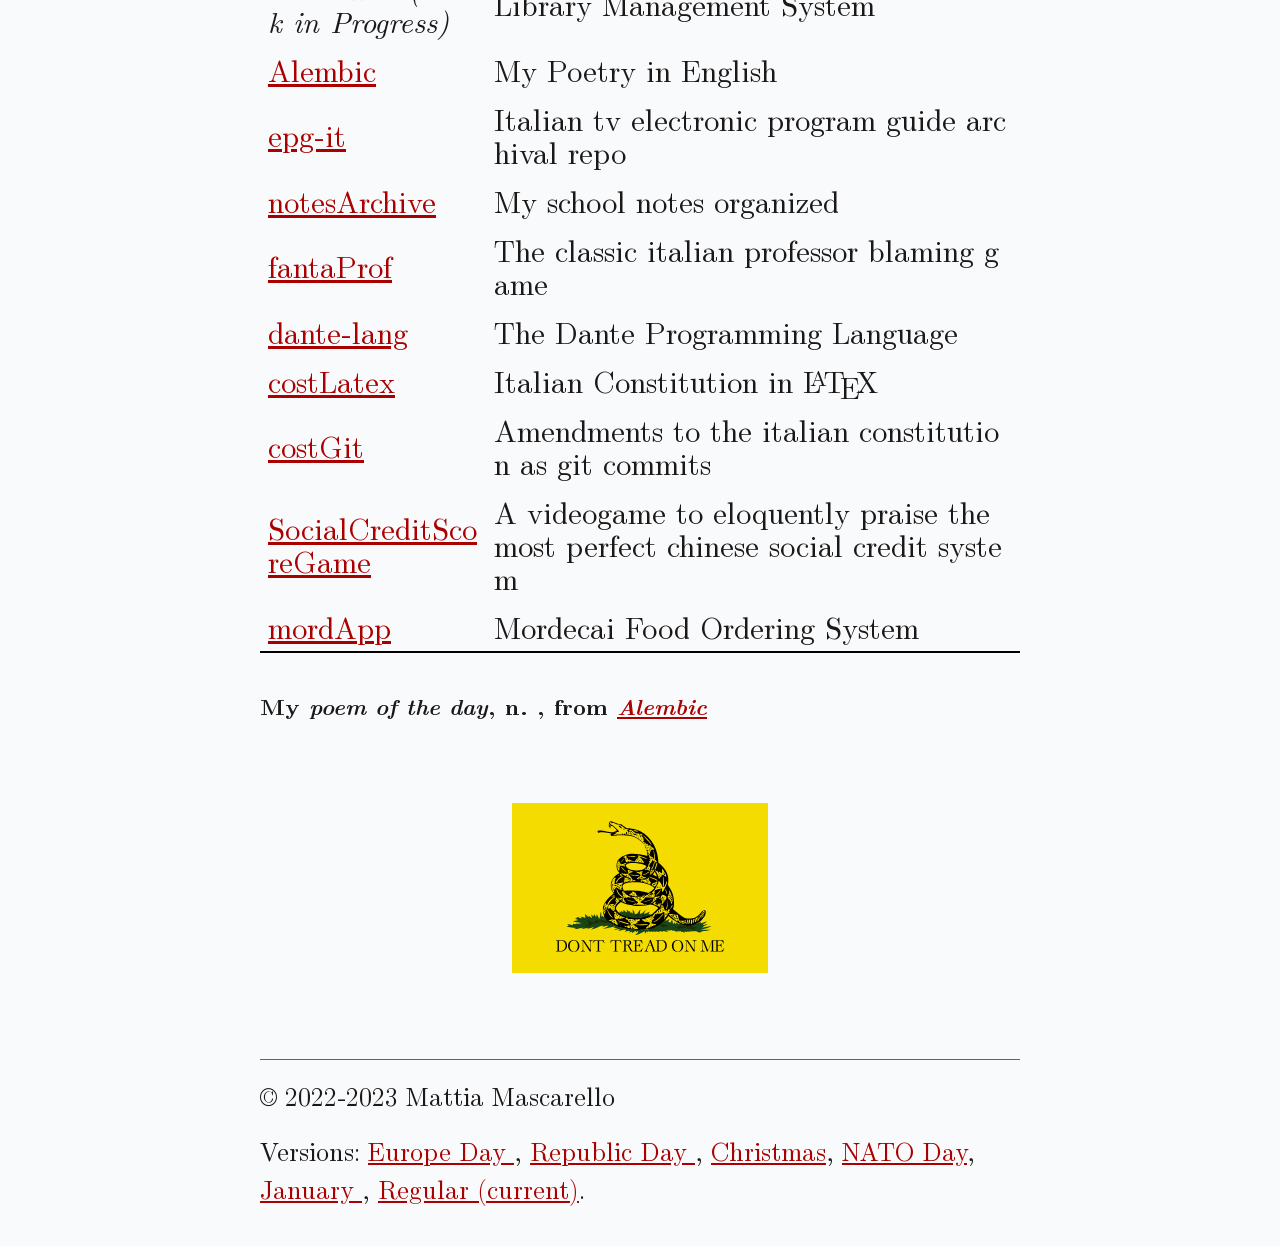
==== commit 5b4c1876: "Privacy & Liberty" ====
--- a/index.html
+++ b/index.html
@@ -178,12 +178,19 @@
       <tbody>
          <tr>
             <td>Email</td>
-            <td><a href="mailto:mattia.mascarello@edu.unito.it">mattia.mascarello@edu.unito.it</a><br /><br /><a
-                  href="mailto:mattia.mascarello@outlook.it">mattia.mascarello@outlook.it</a></td>
+            <td>
+               <script src="emails/unito.js"></script>
+               <br /><br />
+               <script src="emails/personal.js"></script>
+            </td>
          </tr>
          <tr>
             <td>Telegram</td>
-            <td><a href="https://t.me/matmasak">@matmasak</a></td>
+            <td>Via <a href="https://t.me/be94b16fbot">@be94b16fbot</a></td>
+         </tr>
+         <tr>
+            <td>XMPP</td>
+            <td><a href="xmpp:mattia.mascarello@jabber.hot-chilli.eu">mattia.mascarello@jabber.hot-chilli.eu</a></td>
          </tr>
       </tbody>
    </table>
@@ -259,7 +266,7 @@
       <p id="poemText"></p>
    </article>
    <br />
-   <img src="images/Social_Liberalism_Flag.jpg" alt="Social Liberalism, seek freedom and altruism"
+   <img src="images/Gadsden_flag.svg" alt="Liberty above all"
       style="width:20vw; margin:auto">
    <br />
    <div class="footnotes">
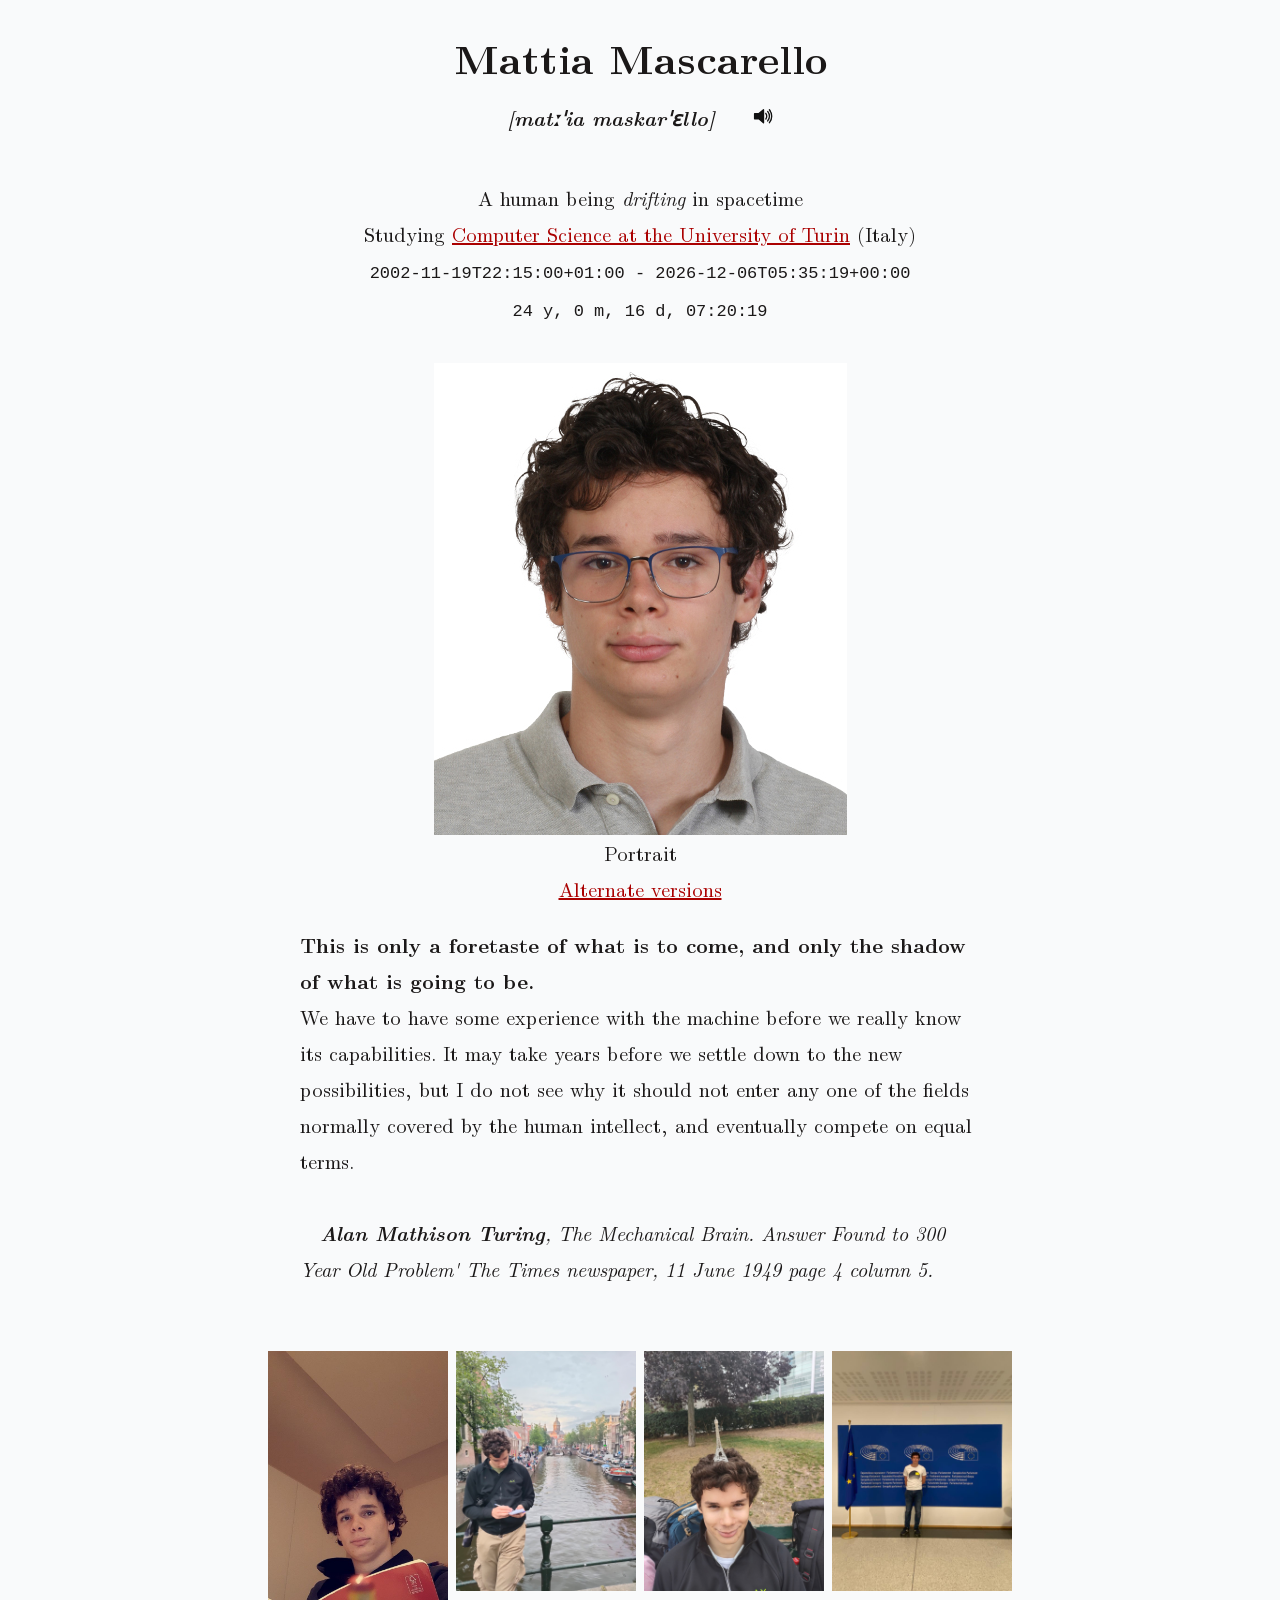
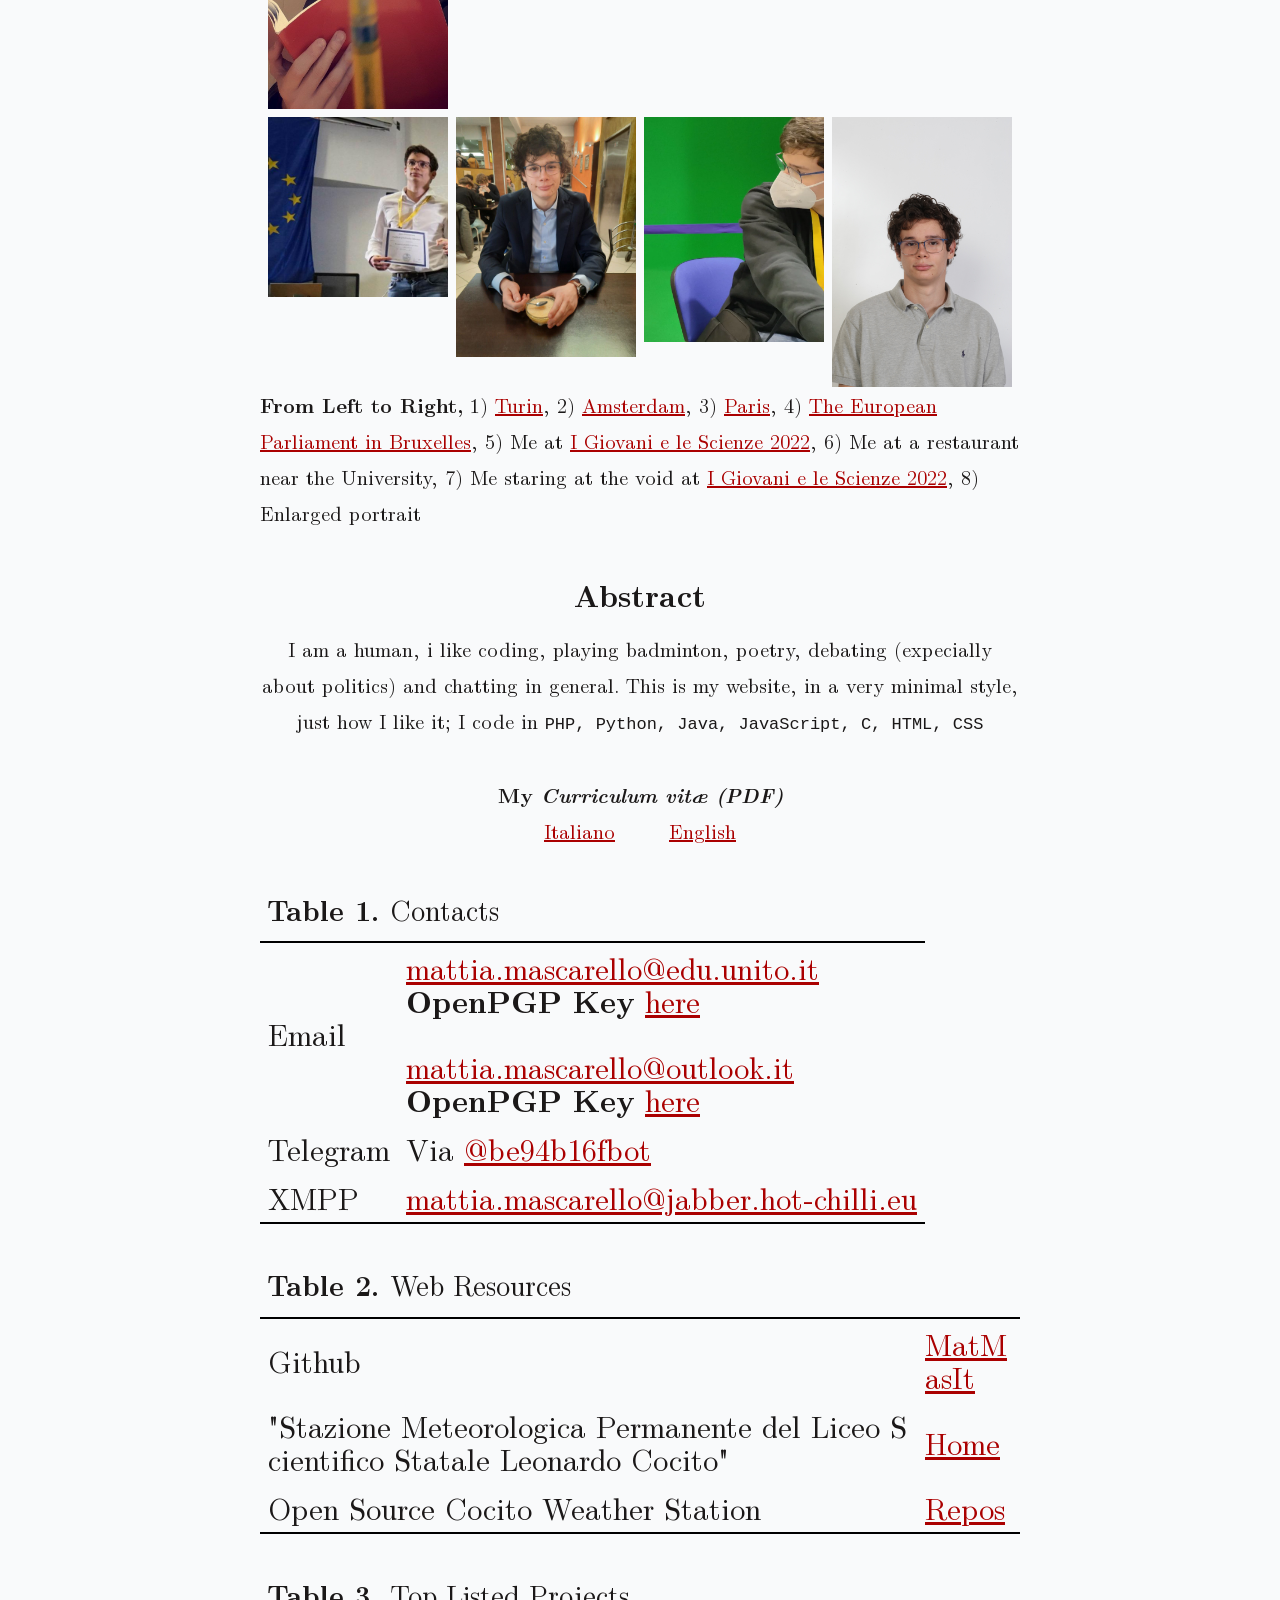
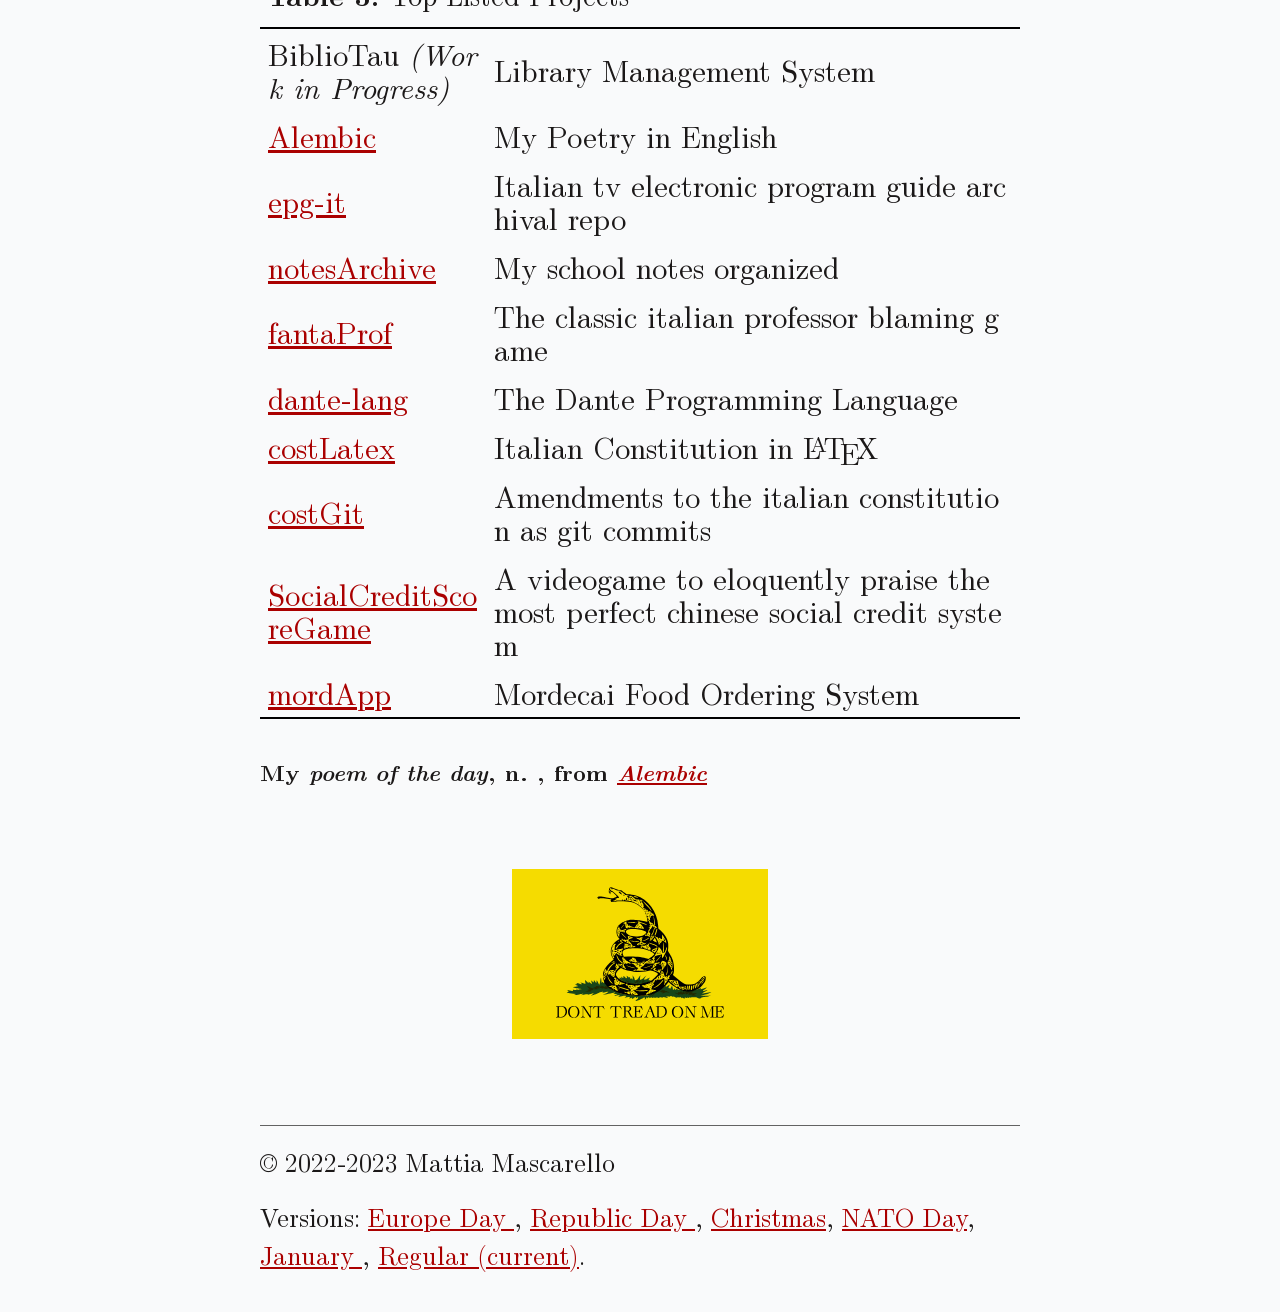
==== commit c15abf1c: "Added OpenPGP Key" ====
--- a/index.html
+++ b/index.html
@@ -52,8 +52,8 @@
             id="mascarello">Mascarello</span>
          <br />
          <div id="pronouceBox">
-            <i style="font-size: 20px;">[matːˈia maskarˈɛllo]</i> &nbsp;<a href="javascript:void(0);" id="pronounce"><img
-                  src="icons/loudspeaker.svg" alt="Listen to my name" /></a>
+            <i style="font-size: 20px;">[matːˈia maskarˈɛllo]</i> &nbsp;<a href="javascript:void(0);"
+               id="pronounce"><img src="icons/loudspeaker.svg" alt="Listen to my name" /></a>
          </div>
       </h1>
    </header>
@@ -74,12 +74,14 @@
       </div>
       <div class="happyRepublicDay">
          <br /><br />
-         <h2>Buona <a href="https://en.wikipedia.org/wiki/Festa_della_Repubblica"><i>Festa della repubblica</i></a>!</h2>
-          
-            <img data-play="it" style="display: inline" class="playIcon" alt="Start Playing"
-               aria-roledescription="Play/Stop button" src="icons/play.svg" width="20" />
-            &nbsp;&nbsp;<a href="https://en.wikipedia.org/wiki/Il_Canto_degli_Italiani">Anthem of Italy <i>(Il Canto degli Italiani)</i></a>
-         
+         <h2>Buona <a href="https://en.wikipedia.org/wiki/Festa_della_Repubblica"><i>Festa della repubblica</i></a>!
+         </h2>
+
+         <img data-play="it" style="display: inline" class="playIcon" alt="Start Playing"
+            aria-roledescription="Play/Stop button" src="icons/play.svg" width="20" />
+         &nbsp;&nbsp;<a href="https://en.wikipedia.org/wiki/Il_Canto_degli_Italiani">Anthem of Italy <i>(Il Canto degli
+               Italiani)</i></a>
+
       </div>
       <div class="happyXMAS">
          <br />
@@ -179,9 +181,11 @@
          <tr>
             <td>Email</td>
             <td>
-               <script src="emails/unito.js"></script>
+               <script src="emails/unito.js"></script><br />
+               <b>OpenPGP Key</b> <a href="emails/MattiaMascarelloUniTo.asc">here</a>
                <br /><br />
-               <script src="emails/personal.js"></script>
+               <script src="emails/personal.js"></script><br />
+               <b>OpenPGP Key</b> <a href="emails/MattiaMascarelloOutlook.asc">here</a>
             </td>
          </tr>
          <tr>
@@ -266,16 +270,19 @@
       <p id="poemText"></p>
    </article>
    <br />
-   <img src="images/Gadsden_flag.svg" alt="Liberty above all"
-      style="width:20vw; margin:auto">
+   <img src="images/Gadsden_flag.svg" alt="Liberty above all" style="width:20vw; margin:auto">
    <br />
    <div class="footnotes">
       <p>
          &copy; 2022-2023 Mattia Mascarello
       </p>
       <p>
-         Versions: <a href="#force:eu">Europe Day <span style="display:inline" id="euS">(current)</span></a>, <a href="#force:it">Republic Day <span style="display:inline" id="redS">(current)</span></a>, <a
-         href="#force:xmas">Christmas<span style="display:inline" id="xmaS">(current)</span></a>, <a href="#force:nato">NATO Day<span style="display:inline" id="natoS">(current)</span></a>, <a href="#force:jan">January <span style="display:inline" id="janS">(current)</span></a>, <a href="#force:no">Regular <span style="display:inline" id="regularS">(current)</span></a>.
+         Versions: <a href="#force:eu">Europe Day <span style="display:inline" id="euS">(current)</span></a>, <a
+            href="#force:it">Republic Day <span style="display:inline" id="redS">(current)</span></a>, <a
+            href="#force:xmas">Christmas<span style="display:inline" id="xmaS">(current)</span></a>, <a
+            href="#force:nato">NATO Day<span style="display:inline" id="natoS">(current)</span></a>, <a
+            href="#force:jan">January <span style="display:inline" id="janS">(current)</span></a>, <a
+            href="#force:no">Regular <span style="display:inline" id="regularS">(current)</span></a>.
       </p>
    </div>
    <script src="poemOfTheDay.js"></script>
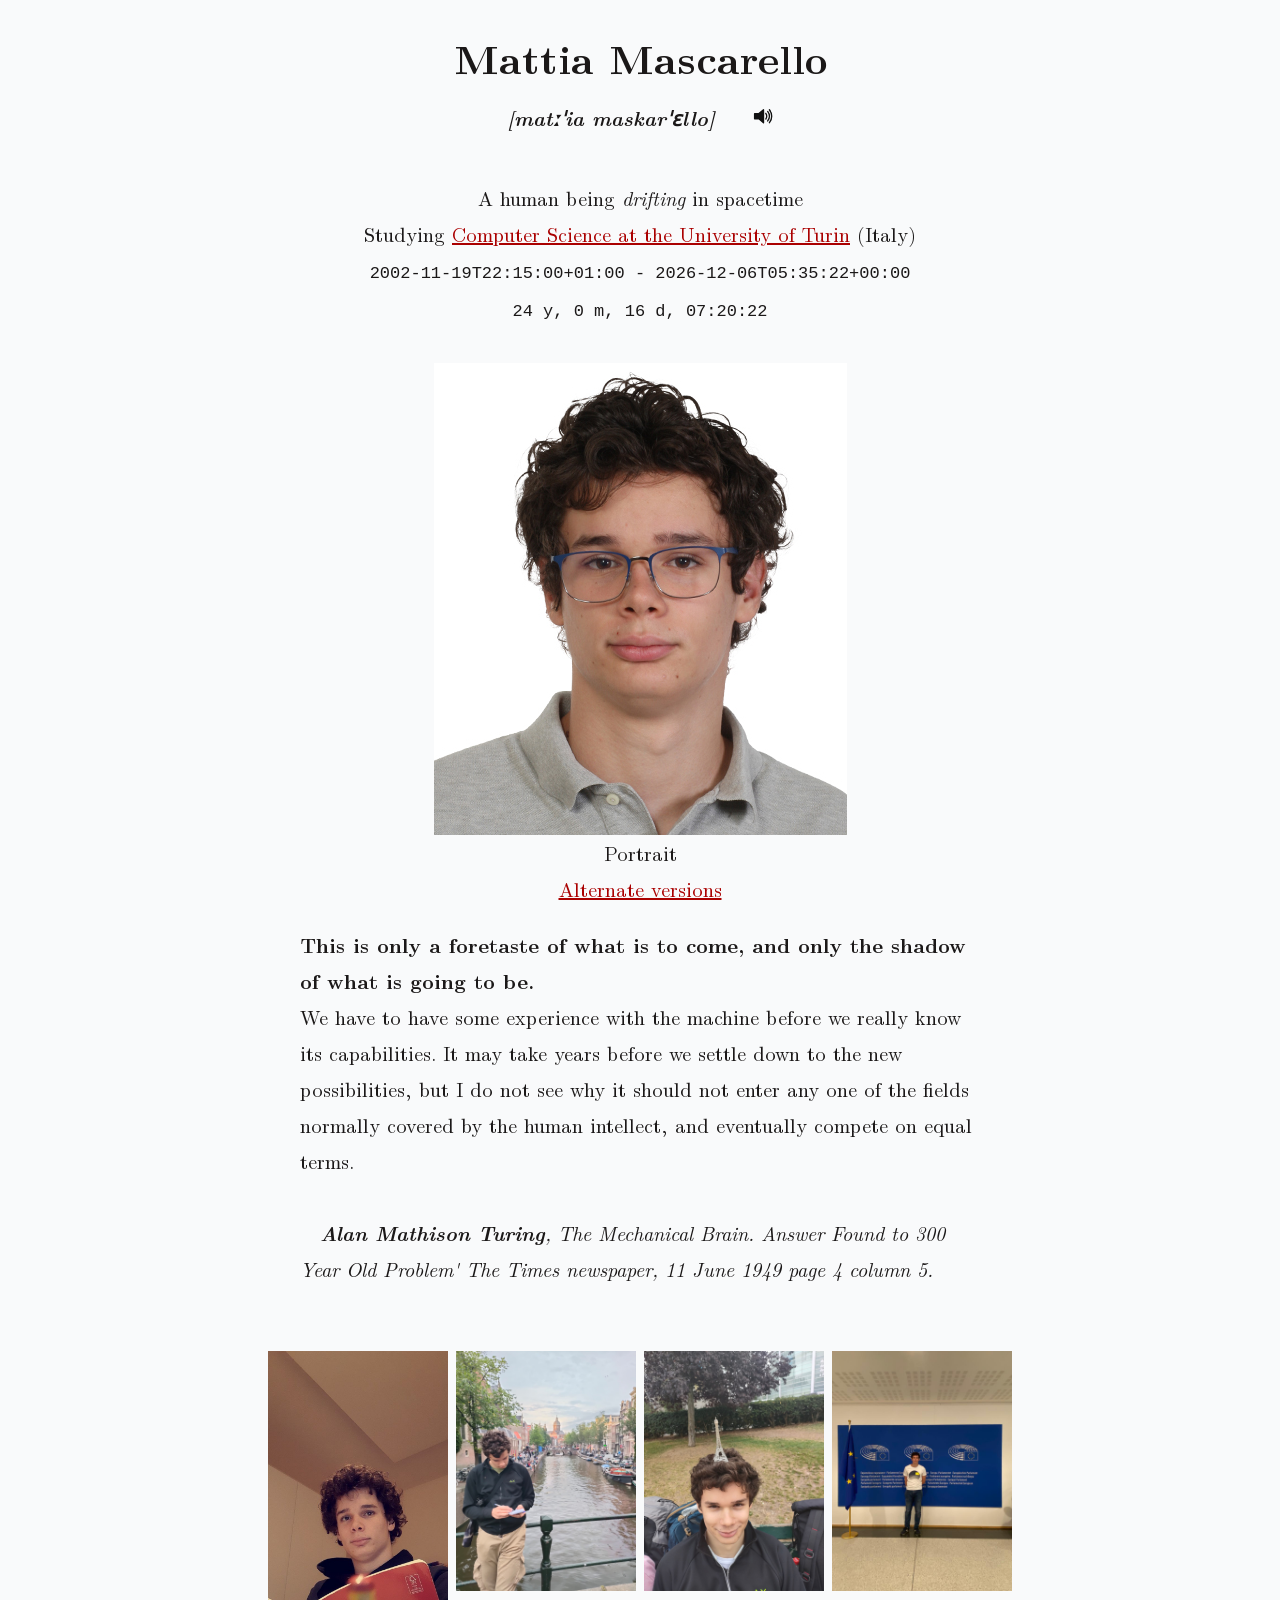
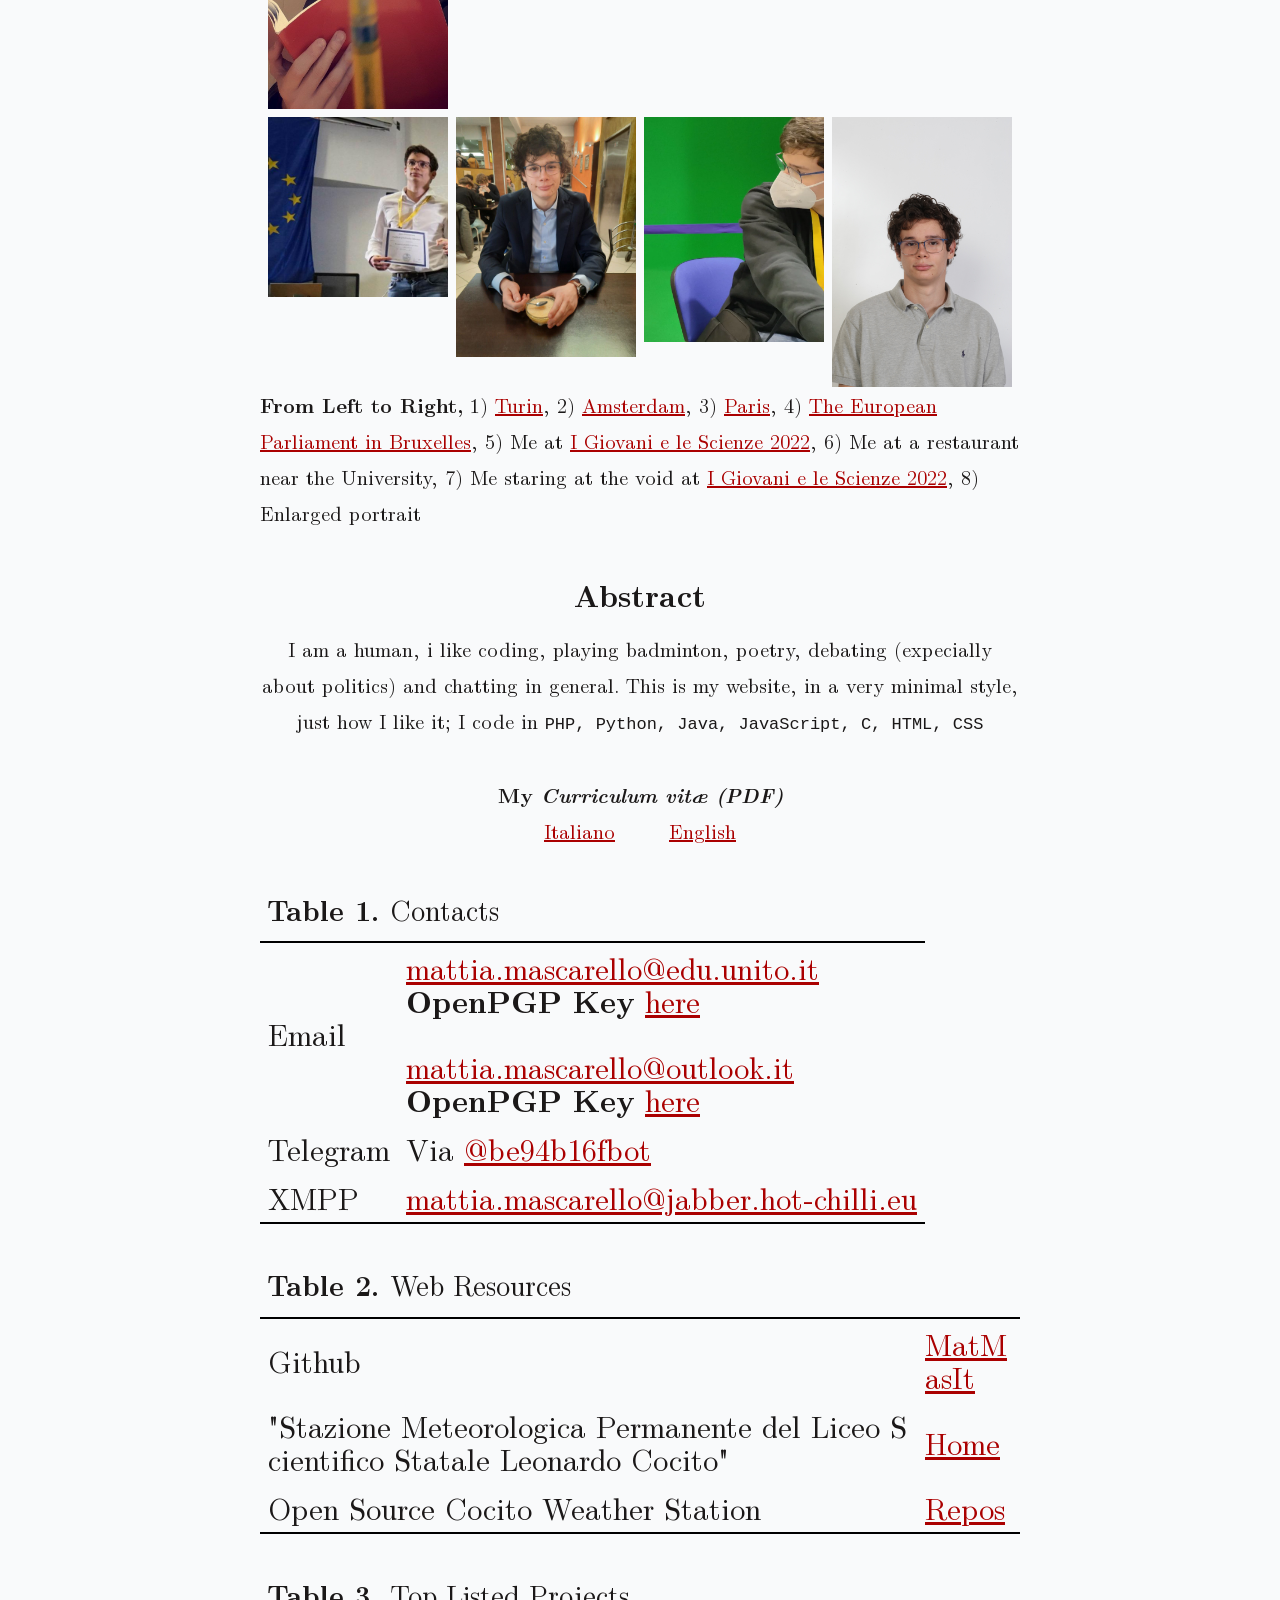
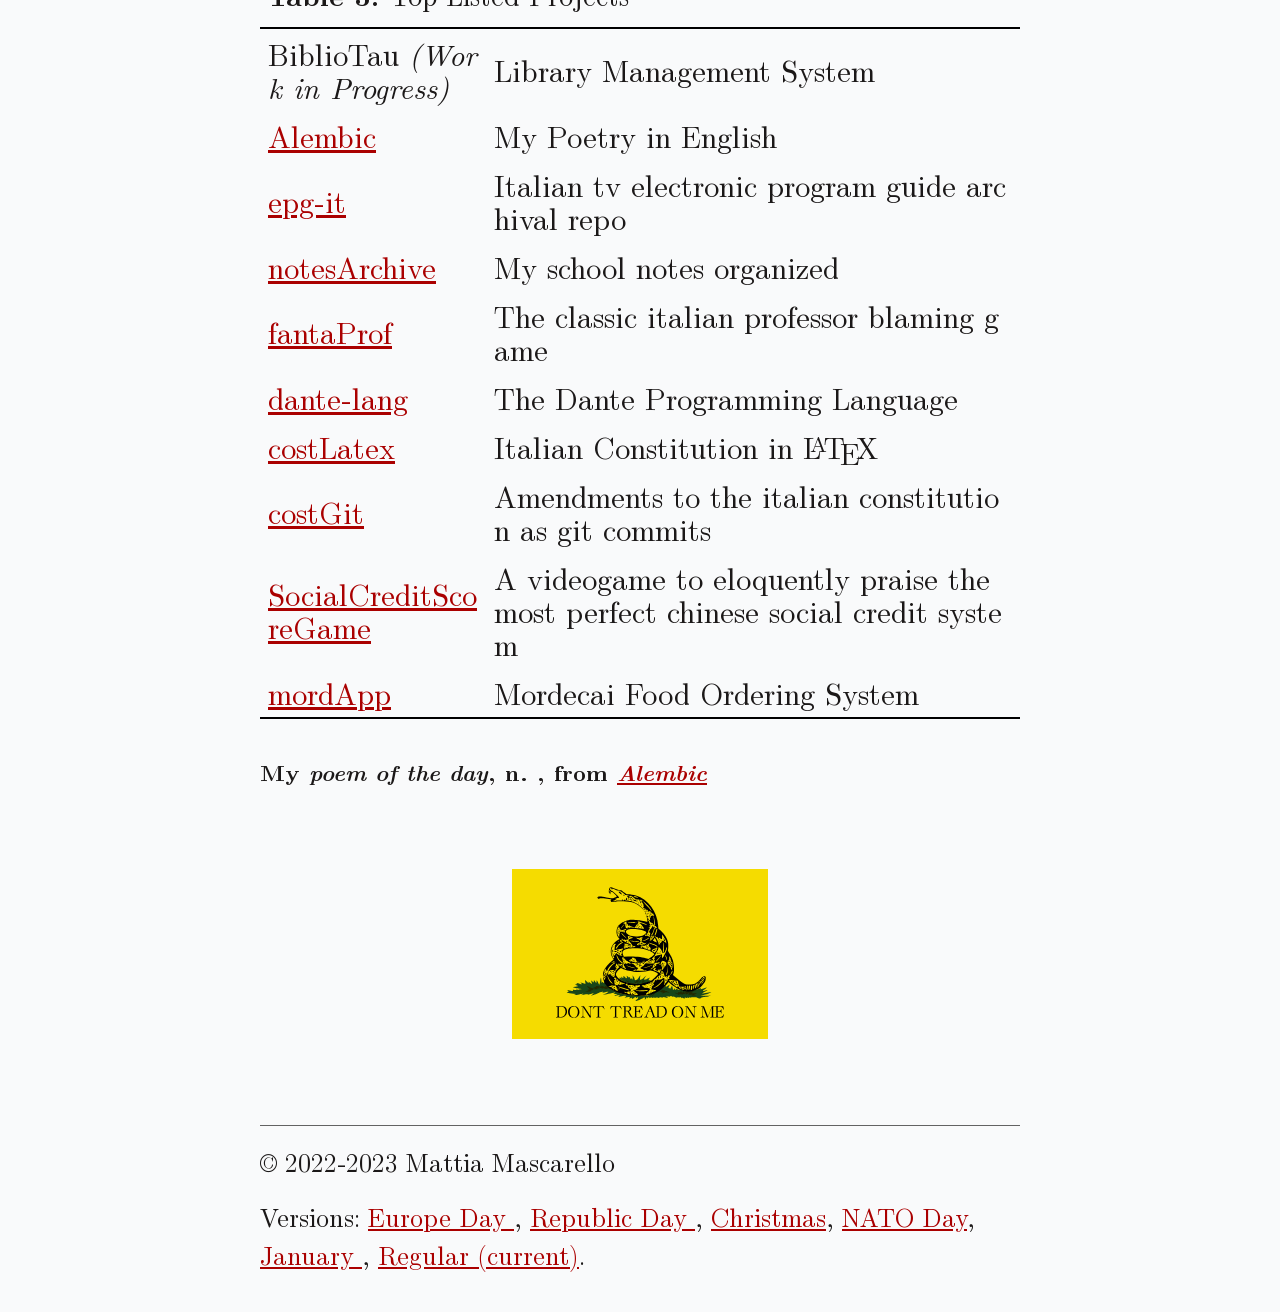
==== commit 79c870b6: "Cleared history (privacy)" ====
--- a/index.html
+++ b/index.html
@@ -6,10 +6,9 @@
    <link rel="stylesheet" href="latex.css">
    <link rel="stylesheet" href="style.css">
    <title>Mattia Mascarello</title>
-   <meta name="google-site-verification" content="DibIHTYcO0f2RAdscthaJh1g_-TNwN0vu6j25GT93kg" />
    <meta name="viewport" content="width=device-width, initial-scale=1.0" />
    <meta name="description" content="Mattia Mascarello's personal website" />
-   <meta name="keywords" content="Mattia Mascarello, Liceo Cocito, Mordapp" />
+   <meta name="keywords" content="Mattia Mascarello, UniTo" />
    <meta property="og:title" content="Mattia Mascarello" />
    <meta property="og:url" content="https://matmasit.github.io/images" />
    <meta property="og:description" content="Mattia Mascarello's personal website" />
@@ -30,19 +29,10 @@
         }  
       }
       </script>
-   <!-- Google tag (gtag.js) -->
-   <script async src="https://www.googletagmanager.com/gtag/js?id=G-6WNMM3QFPW"></script>
    <link rel="apple-touch-icon" sizes="180x180" href="fav/apple-touch-icon.png">
    <link rel="icon" type="image/png" sizes="32x32" href="fav/favicon-32x32.png">
    <link rel="icon" type="image/png" sizes="16x16" href="fav/favicon-16x16.png">
    <link rel="manifest" href="fav/site.webmanifest">
-   <script>
-      window.dataLayer = window.dataLayer || [];
-      function gtag() { dataLayer.push(arguments); }
-      gtag('js', new Date());
-
-      gtag('config', 'G-6WNMM3QFPW');
-   </script>
 </head>
 
 <body>
@@ -94,7 +84,6 @@
             aria-roledescription="Play/Stop button" src="icons/play.svg" width="20" />
          &nbsp;&nbsp;<a href="https://en.wikipedia.org/wiki/The_NATO_Hymn"><i>The NATO Hymn</i></a>
       </div>
-      </p>
    </div>
    <figure>
       <a href="images/portrait.jpg" id="portraitLink"><img src="images/portrait.jpg" id="portrait" loading="lazy"
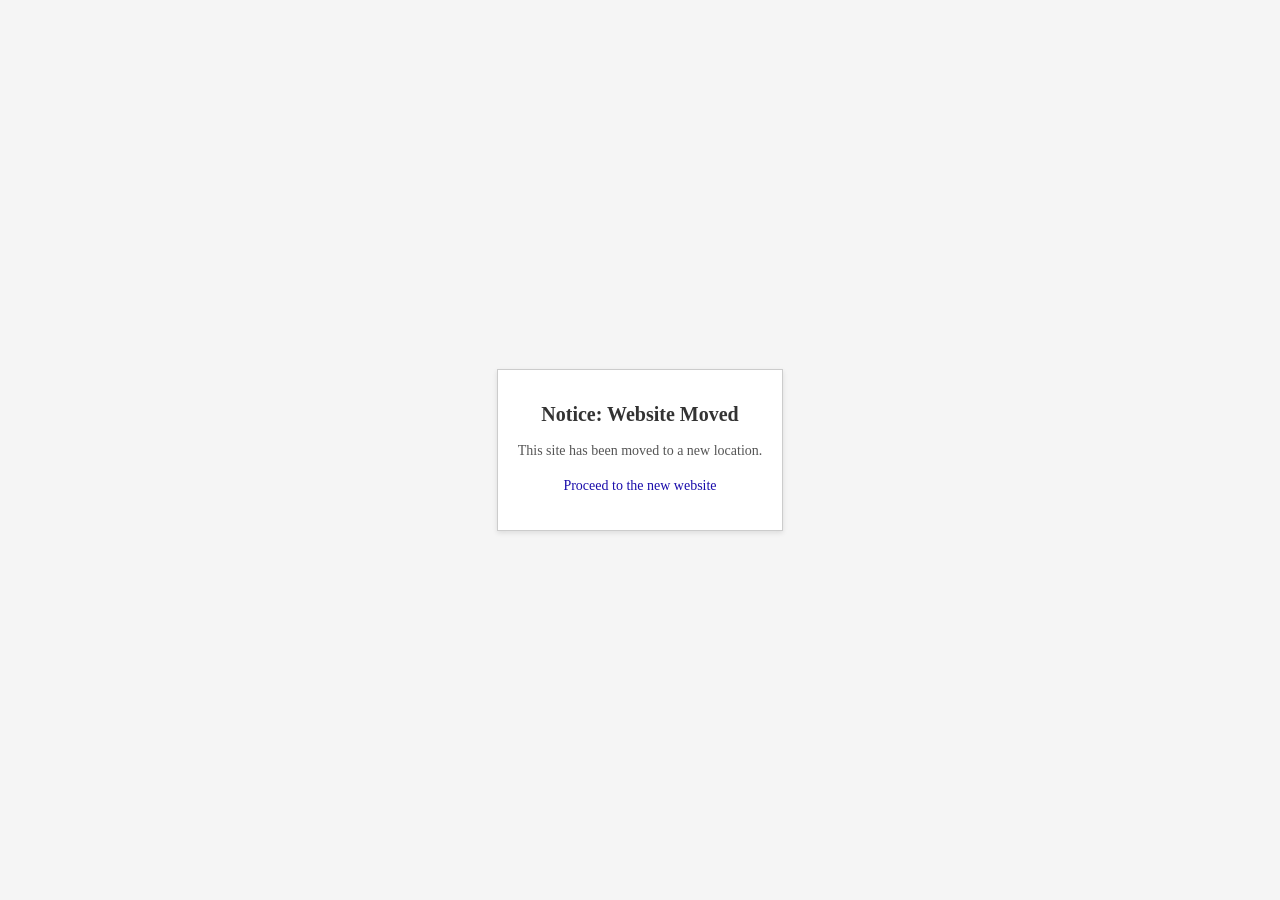
==== commit b2b45ded: "Added website moved page" ====
--- a/index.html
+++ b/index.html
@@ -1,281 +1,49 @@
 <!DOCTYPE html>
-<html>
-
+<html lang="en">
 <head>
-   <meta charset="utf-8">
-   <link rel="stylesheet" href="latex.css">
-   <link rel="stylesheet" href="style.css">
-   <title>Mattia Mascarello</title>
-   <meta name="viewport" content="width=device-width, initial-scale=1.0" />
-   <meta name="description" content="Mattia Mascarello's personal website" />
-   <meta name="keywords" content="Mattia Mascarello, UniTo" />
-   <meta property="og:title" content="Mattia Mascarello" />
-   <meta property="og:url" content="https://matmasit.github.io/images" />
-   <meta property="og:description" content="Mattia Mascarello's personal website" />
-   <meta property="og:type" content="website" />
-   <meta property="og:image" content="https://matmasit.github.io/images/portrait.jpg" />
-   <script type="application/ld+json">
-      {
-        "@context": "https://schema.org/",
-        "@type": "Person",
-        "name": "Mattia Mascarello",
-        "url": "https://matmasit.github.io",
-        "image": "https://matmasit.github.io/images/portrait.jpg",
-        "sameAs": "https://github.com/MatMasIt/",
-        "jobTitle": "Student",
-        "worksFor": {
-          "@type": "Organization",
-          "name": "Computer Science Department - University of turin"
-        }  
-      }
-      </script>
-   <link rel="apple-touch-icon" sizes="180x180" href="fav/apple-touch-icon.png">
-   <link rel="icon" type="image/png" sizes="32x32" href="fav/favicon-32x32.png">
-   <link rel="icon" type="image/png" sizes="16x16" href="fav/favicon-16x16.png">
-   <link rel="manifest" href="fav/site.webmanifest">
+    <title>Website moved</title>
+    <style>
+        body {
+            display: flex;
+            justify-content: center;
+            align-items: center;
+            height: 100vh;
+            margin: 0;
+            font-family: Georgia, "Times New Roman", Times, serif;
+            background-color: #f5f5f5;
+            color: #333;
+            text-align: center;
+        }
+        .redirect-container {
+            max-width: 600px;
+            padding: 20px;
+            border: 1px solid #ccc;
+            background-color: #fff;
+            box-shadow: 0 2px 5px rgba(0, 0, 0, 0.1);
+        }
+        h1 {
+            font-size: 20px;
+            margin-bottom: 10px;
+        }
+        p {
+            font-size: 14px;
+            line-height: 1.5;
+            color: #555;
+        }
+        a {
+            color: #1a0dab;
+            text-decoration: none;
+        }
+        a:hover {
+            text-decoration: underline;
+        }
+    </style>
 </head>
-
 <body>
-   <header>
-      <h1>
-         <span id="mattia" class="container"><span class="typed-out">Mattia</span></span> <span
-            id="mascarello">Mascarello</span>
-         <br />
-         <div id="pronouceBox">
-            <i style="font-size: 20px;">[matːˈia maskarˈɛllo]</i> &nbsp;<a href="javascript:void(0);"
-               id="pronounce"><img src="icons/loudspeaker.svg" alt="Listen to my name" /></a>
-         </div>
-      </h1>
-   </header>
-   <div class="abstract">
-      <p>
-         A human being <em>drifting</em> in spacetime<br />
-         Studying <a href="https://www.cs.unito.it/do/home.pl">Computer Science at the University of Turin</a>
-         (Italy)<br />
-         <code id="living"></code>
-      <div class="happyEuDay">
-         <br />
-         <h2>Happy <a href="https://european-union.europa.eu/principles-countries-history/symbols/europe-day_en">Europe
-               Day</a>!</h2>
-
-         <img data-play="eu" style="display: inline" class="playIcon" alt="Start Playing"
-            aria-roledescription="Play/Stop button" src="icons/play.svg" width="20" />
-         &nbsp;&nbsp;<a href="https://en.wikipedia.org/wiki/Anthem_of_Europe"><i>Anthem of Europe</i></a>
-      </div>
-      <div class="happyRepublicDay">
-         <br /><br />
-         <h2>Buona <a href="https://en.wikipedia.org/wiki/Festa_della_Repubblica"><i>Festa della repubblica</i></a>!
-         </h2>
-
-         <img data-play="it" style="display: inline" class="playIcon" alt="Start Playing"
-            aria-roledescription="Play/Stop button" src="icons/play.svg" width="20" />
-         &nbsp;&nbsp;<a href="https://en.wikipedia.org/wiki/Il_Canto_degli_Italiani">Anthem of Italy <i>(Il Canto degli
-               Italiani)</i></a>
-
-      </div>
-      <div class="happyXMAS">
-         <br />
-         <h2>Merry Christmas!</h2>
-      </div>
-      <div class="happyNATODay">
-         <br />
-         <h2>Happy <a href="https://en.wikipedia.org/wiki/NATO_Day">NATO Day</a>!</h2>
-         <img data-play="nato" style="display: inline" class="playIcon" alt="Start Playing"
-            aria-roledescription="Play/Stop button" src="icons/play.svg" width="20" />
-         &nbsp;&nbsp;<a href="https://en.wikipedia.org/wiki/The_NATO_Hymn"><i>The NATO Hymn</i></a>
-      </div>
-   </div>
-   <figure>
-      <a href="images/portrait.jpg" id="portraitLink"><img src="images/portrait.jpg" id="portrait" loading="lazy"
-            alt="I Giovani e Le Scienze 2022" style="margin:auto" /></a>
-      <figcaption style="text-align: center;">
-         Portrait <br /><a href="alternatePortraitVersions/">Alternate versions</a>
-      </figcaption>
-   </figure>
-   <blockquote>
-      <b>This is only a foretaste of what is to come, and only the shadow of what is going to be.</b><br />We have to
-      have some experience with the machine before we really know its capabilities. It may take years before we settle
-      down to the new possibilities, but I do not see why it should not enter any one of the fields normally covered by
-      the human intellect, and eventually compete on equal terms.
-      <br /><br /><cite>&nbsp;&nbsp;<b>Alan Mathison Turing</b>, The Mechanical Brain. Answer Found to 300 Year Old
-         Problem' The Times newspaper, 11 June 1949 page 4 column 5.</cite>
-   </blockquote>
-   <br />
-   <figure>
-      <div class="row">
-         <div class="column">
-            <a href="images/turin.jpg" target="_blank"><img src="images/turin.jpg" loading="lazy"
-                  alt="Me in Turin" /></a>
-         </div>
-         <div class="column">
-            <a href="images/amsterdam.jpg" target="_blank"> <img src="images/amsterdam.jpg" loading="lazy"
-                  alt="Amsterdam" /></a>
-         </div>
-         <div class="column">
-            <a href="images/paris.jpg" target="_blank"> <img src="images/paris.jpg" loading="lazy" alt="Paris" /></a>
-         </div>
-         <div class="column">
-            <a href="images/ep.jpg" target="_blank"> <img src="images/ep.jpg" loading="lazy"
-                  alt="The European Parliament in Bruxelles" /></a>
-         </div>
-         <div class="column">
-            <a href="images/gs.jpg" target="_blank"> <img src="images/gs.jpg" loading="lazy"
-                  alt="Ne at I Giovani e Le Scienze" /></a>
-         </div>
-         <div class="column">
-            <a href="images/unito_self.jpg" target="_blank"> <img src="images/unito_self.jpg" loading="lazy"
-                  alt="Me at a restaurant near the University" /></a>
-         </div>
-         <div class="column">
-            <a href="images/staring.webp" target="_blank"> <img src="images/staring.webp" loading="lazy"
-                  alt="Me staring at the void" /></a>
-         </div>
-         <div class="column">
-            <a href="images/enlarged.jpg" target="_blank"> <img src="images/enlarged.jpg" loading="lazy"
-                  alt="Enlarged portrait" /></a>
-         </div>
-      </div>
-      <figcaption>
-         <div id="clockwise"><b>From Top to Bottom in lines, </b></div>
-         <div id="topbottom"><b>From Top to Bottom,</b></div>
-         <div id="leftright"><b>From Left to Right,</b></div>
-         1) <a href="ttps://en.wikipedia.org/wiki/Turin" target="_blank">Turin</a>, 2) <a
-            href="https://en.wikipedia.org/wiki/Amsterdam" target="_blank">Amsterdam</a>, 3) <a
-            href="https://en.wikipedia.org/wiki/Paris" target="_blank">Paris</a>, 4) <a
-            href="https://en.wikipedia.org/wiki/Espace_L%C3%A9opold" target="_blank">The European Parliament in
-            Bruxelles</a>, 5) Me at <a href="https://fast.mi.it/i-giovani-e-le-scienze/" target="_blank">I Giovani e le
-            Scienze 2022</a>, 6) Me at a restaurant near the University,
-         7) Me staring at the void at <a href="https://fast.mi.it/i-giovani-e-le-scienze/" target="_blank">I Giovani e
-            le
-            Scienze 2022</a>, 8) Enlarged portrait
-      </figcaption>
-   </figure>
-   <div class="abstract">
-      <h2 class="abstractTitle">Abstract</h2>
-      <p>
-         I am a human, i like coding, playing badminton, poetry, debating (expecially about politics) and chatting in
-         general.
-         This is my website, in a very minimal style, just how I like it;
-         I code in <code>PHP, Python, Java, JavaScript, C, HTML, CSS</code>
-      </p><br />
-      <div>
-         <b>My <i>Curriculum vitæ (PDF)</i></b> <br />
-         <a href="docs/italian.pdf">Italiano</a> &nbsp;&nbsp;&nbsp;&nbsp;
-         <a href="docs/english.pdf">English</a>
-      </div>
-   </div>
-   <table>
-      <caption>Contacts</caption>
-      <tbody>
-         <tr>
-            <td>Email</td>
-            <td>
-               <script src="emails/unito.js"></script><br />
-               <b>OpenPGP Key</b> <a href="emails/MattiaMascarelloUniTo.asc">here</a>
-               <br /><br />
-               <script src="emails/personal.js"></script><br />
-               <b>OpenPGP Key</b> <a href="emails/MattiaMascarelloOutlook.asc">here</a>
-            </td>
-         </tr>
-         <tr>
-            <td>Telegram</td>
-            <td>Via <a href="https://t.me/be94b16fbot">@be94b16fbot</a></td>
-         </tr>
-         <tr>
-            <td>XMPP</td>
-            <td><a href="xmpp:mattia.mascarello@jabber.hot-chilli.eu">mattia.mascarello@jabber.hot-chilli.eu</a></td>
-         </tr>
-      </tbody>
-   </table>
-   <br />
-   <table>
-      <caption>Web Resources</caption>
-      <tbody>
-         <tr>
-            <td>Github</td>
-            <td><a href="https://github.com/MatMasIt">MatMasIt</a></td>
-         </tr>
-         <tr>
-            <td>"Stazione Meteorologica Permanente del Liceo Scientifico Statale Leonardo Cocito"</td>
-            <td><a href="https://liceococito.edu.it/meteo">Home</a></td>
-         </tr>
-         <tr>
-            <td>Open Source Cocito Weather Station</td>
-            <td><a href="http://github.com/StazioneMeteoCocito/">Repos</a></td>
-         </tr>
-      </tbody>
-   </table>
-
-   <br />
-   <table>
-      <caption>Top Listed Projects</caption>
-      <tbody>
-         <tr>
-            <td>BiblioTau <em>(Work in Progress)</em></td>
-            <td>Library Management System</td>
-         </tr>
-         <tr>
-            <td><a href="https://github.com/MatMasIt/Alembic">Alembic</a></td>
-            <td>My Poetry in English</td>
-         </tr>
-         <tr>
-            <td><a href="https://github.com/MatMasIt/epg-it">epg-it</a></td>
-            <td>Italian tv electronic program guide archival repo</td>
-         </tr>
-         <tr>
-            <td><a href="https://github.com/MatMasIt/notesArchive">notesArchive</a></td>
-            <td>My school notes organized</td>
-         </tr>
-         <tr>
-            <td><a href="https://github.com/MatMasIt/fantaProf">fantaProf</a></td>
-            <td>The classic italian professor blaming game</td>
-         </tr>
-         <tr>
-            <td><a href="https://github.com/MatMasIt/dante-lang">dante-lang</a></td>
-            <td>The Dante Programming Language</td>
-         </tr>
-         <tr>
-            <td><a href="https://github.com/MatMasIt/costLatex">costLatex</a></td>
-            <td>Italian Constitution in <span class="latex">L<span>a</span>T<span>e</span>X</span></td>
-         </tr>
-         <tr>
-            <td><a href="https://github.com/MatMasIt/costGit">costGit</a></td>
-            <td>Amendments to the italian constitution as git commits</td>
-         </tr>
-         <tr>
-            <td><a href="https://github.com/MatMasIt/SocialCreditScoreGame">SocialCreditScoreGame</a></td>
-            <td>A videogame to eloquently praise the most perfect chinese social credit system</td>
-         </tr>
-         <tr>
-            <td><a href="https://github.com/MatMasIt/mordApp">mordApp</a></td>
-            <td>Mordecai Food Ordering System</td>
-         </tr>
-      </tbody>
-   </table>
-   <article>
-      <h3>My <i>poem of the day</i>, n. <span id="poemn"></span>, from <a target="_blank"
-            href="https://github.com/MatMasIt/Alembic"><i>Alembic</i></a></h3>
-      <h2 id="poemTitle"></h2>
-      <p id="poemText"></p>
-   </article>
-   <br />
-   <img src="images/Gadsden_flag.svg" alt="Liberty above all" style="width:20vw; margin:auto">
-   <br />
-   <div class="footnotes">
-      <p>
-         &copy; 2022-2023 Mattia Mascarello
-      </p>
-      <p>
-         Versions: <a href="#force:eu">Europe Day <span style="display:inline" id="euS">(current)</span></a>, <a
-            href="#force:it">Republic Day <span style="display:inline" id="redS">(current)</span></a>, <a
-            href="#force:xmas">Christmas<span style="display:inline" id="xmaS">(current)</span></a>, <a
-            href="#force:nato">NATO Day<span style="display:inline" id="natoS">(current)</span></a>, <a
-            href="#force:jan">January <span style="display:inline" id="janS">(current)</span></a>, <a
-            href="#force:no">Regular <span style="display:inline" id="regularS">(current)</span></a>.
-      </p>
-   </div>
-   <script src="poemOfTheDay.js"></script>
-   <script src="script.js"></script>
+    <div class="redirect-container">
+        <h1>Notice: Website Moved</h1>
+        <p>This site has been moved to a new location.</p>
+        <p><a href="https://mattiaturin.duckdns.org">Proceed to the new website</a></p>
+    </div>
 </body>
-
-</html>+</html>
